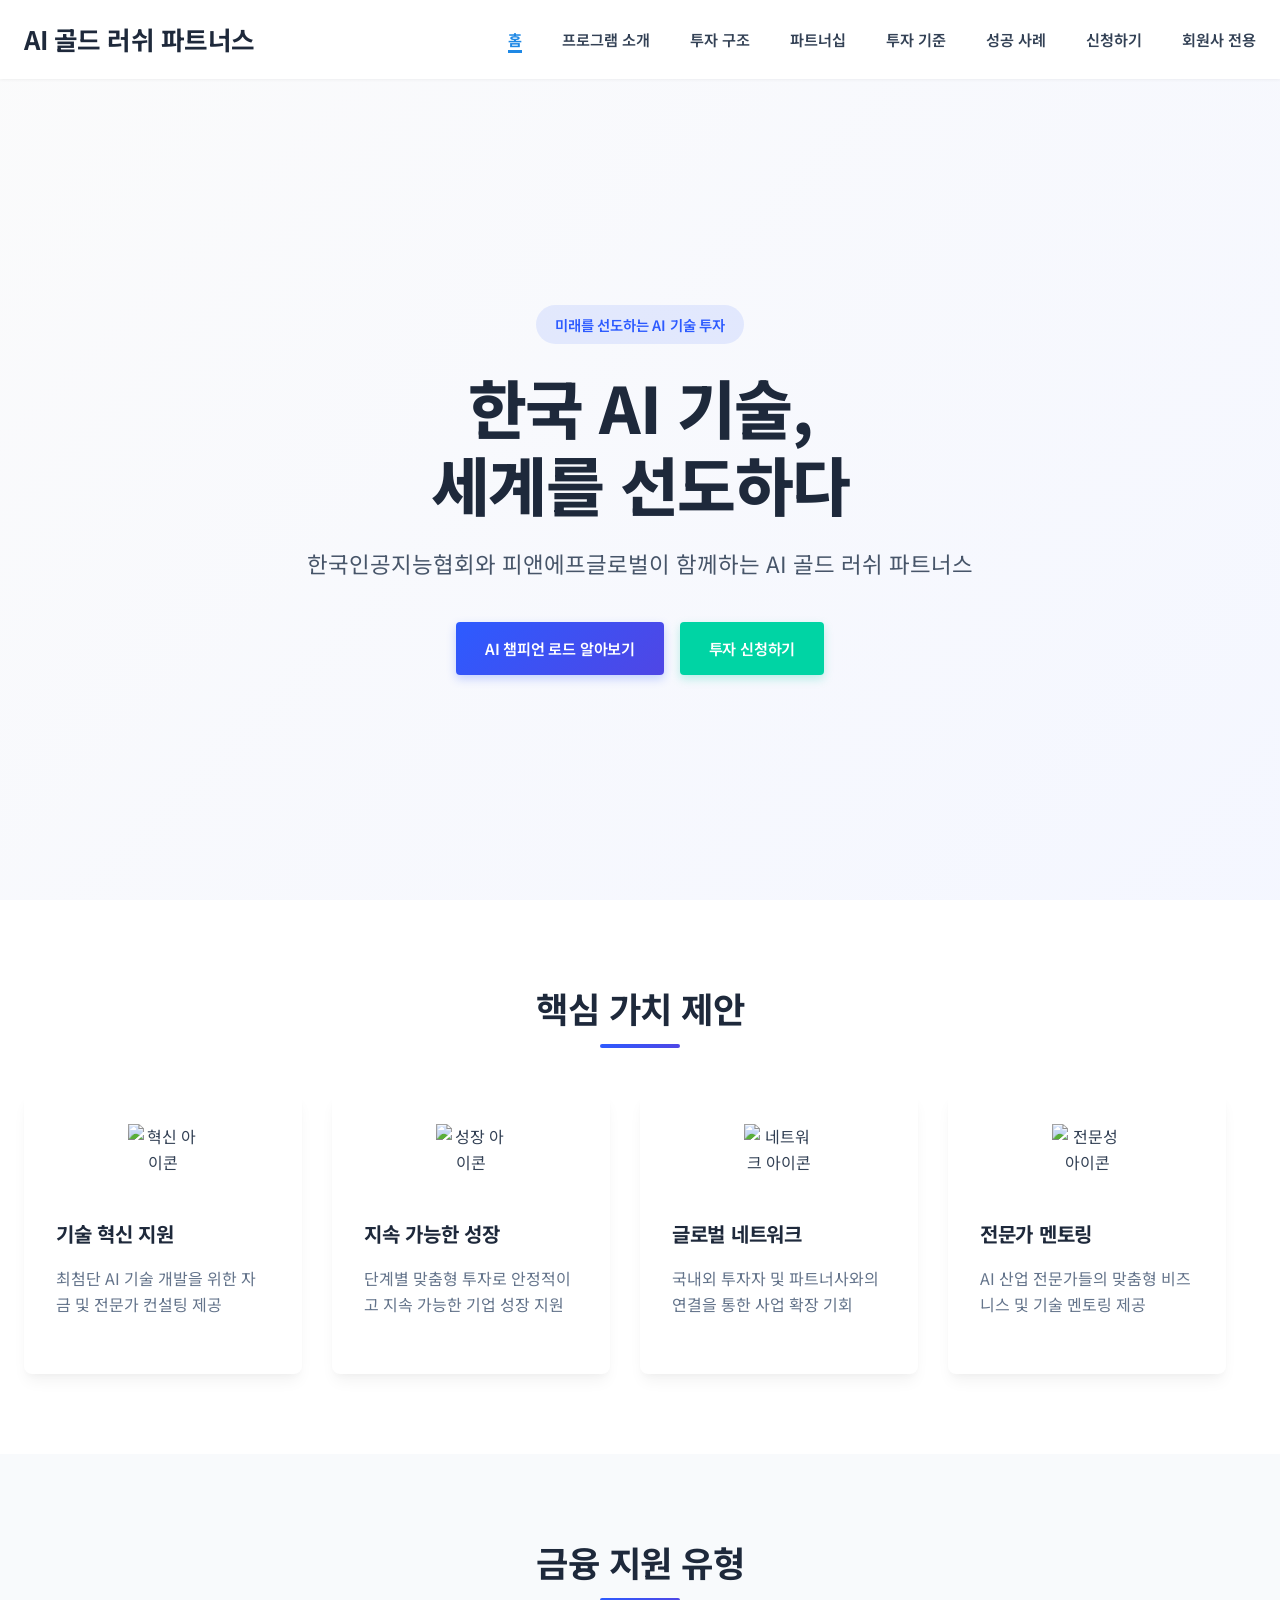
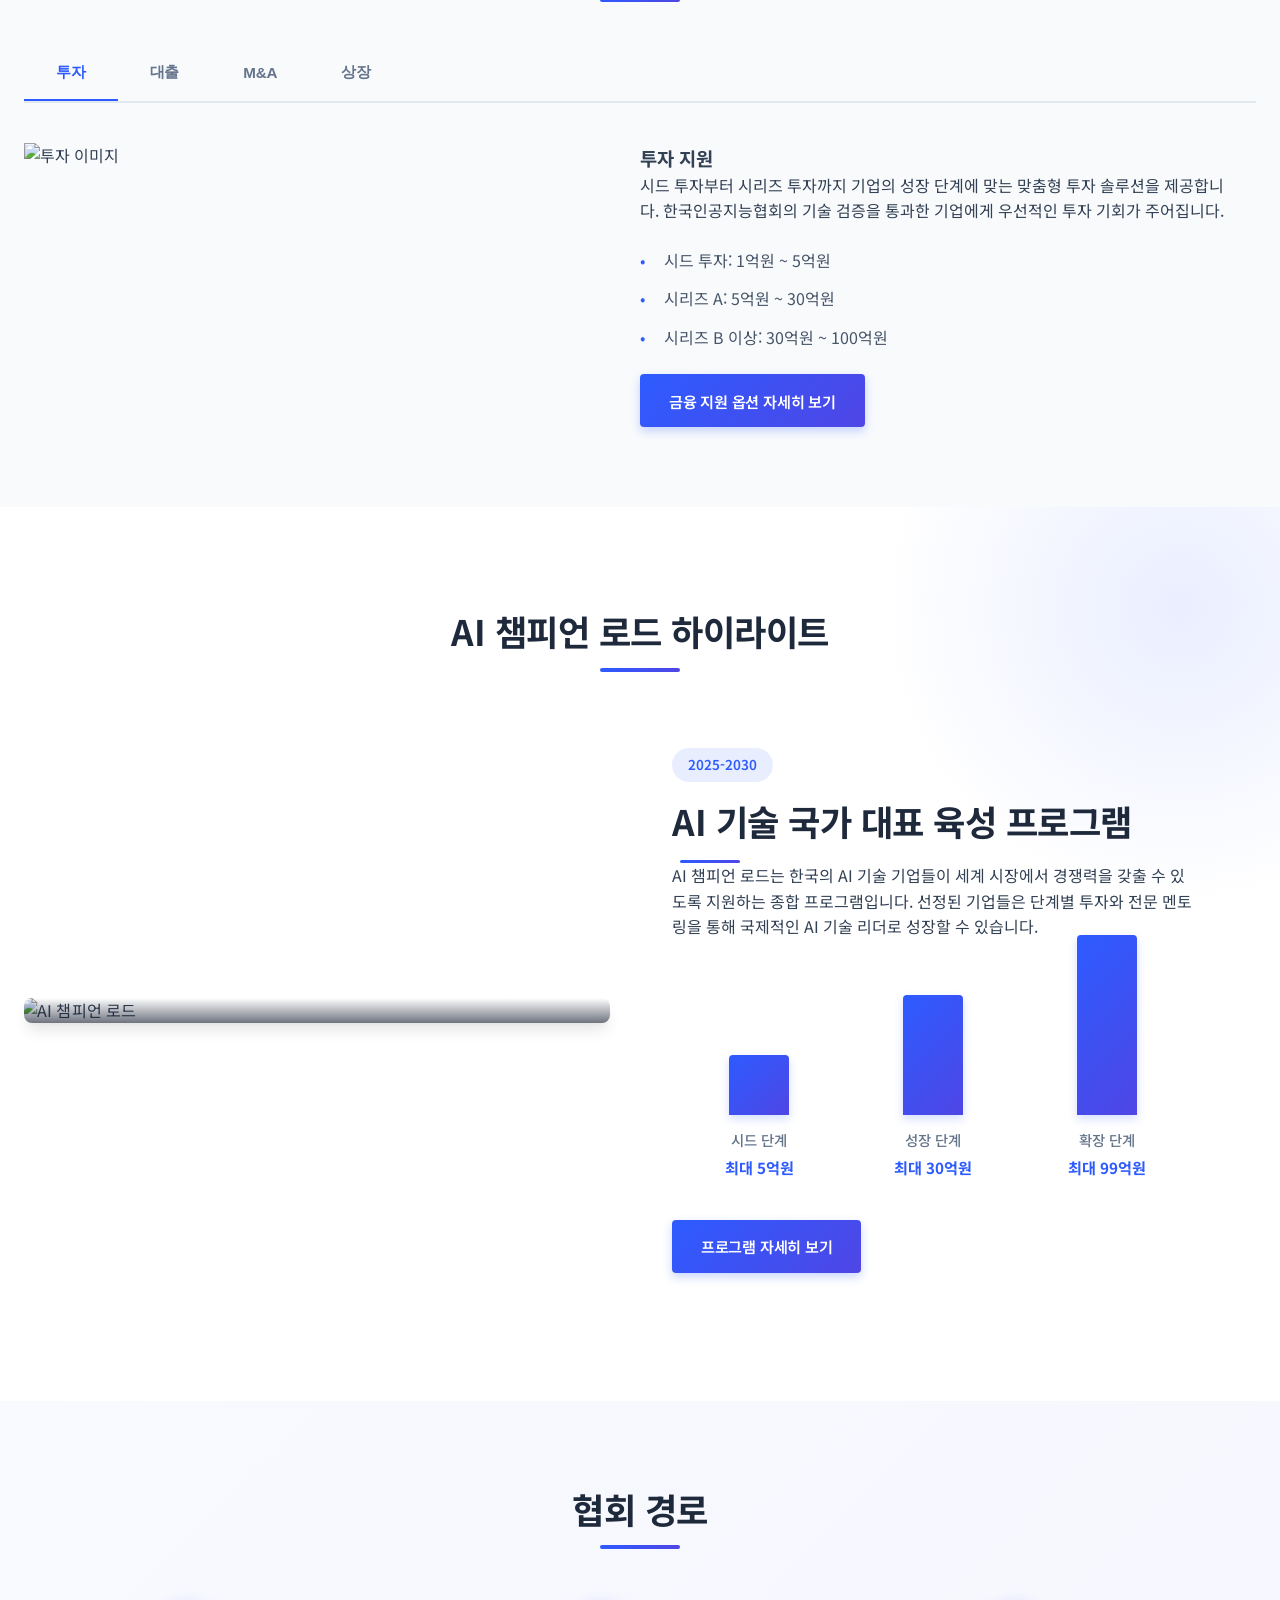
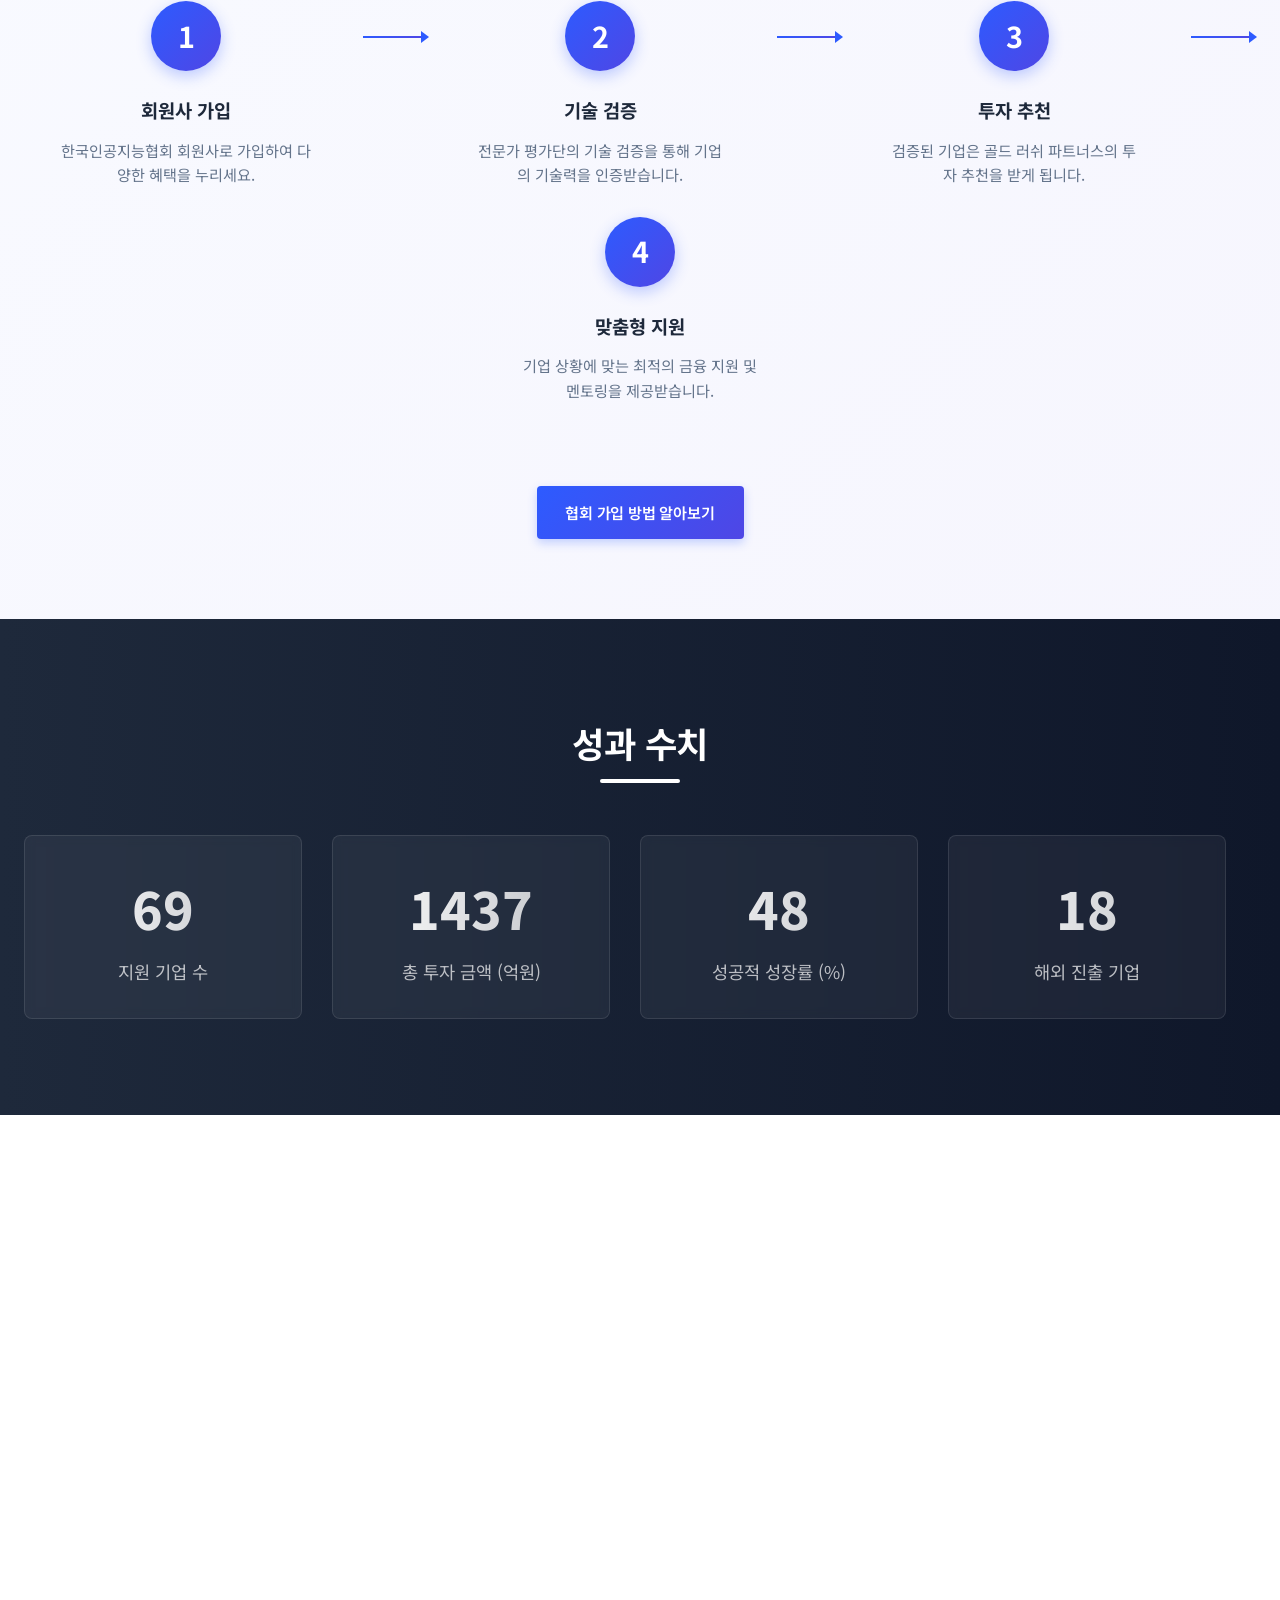
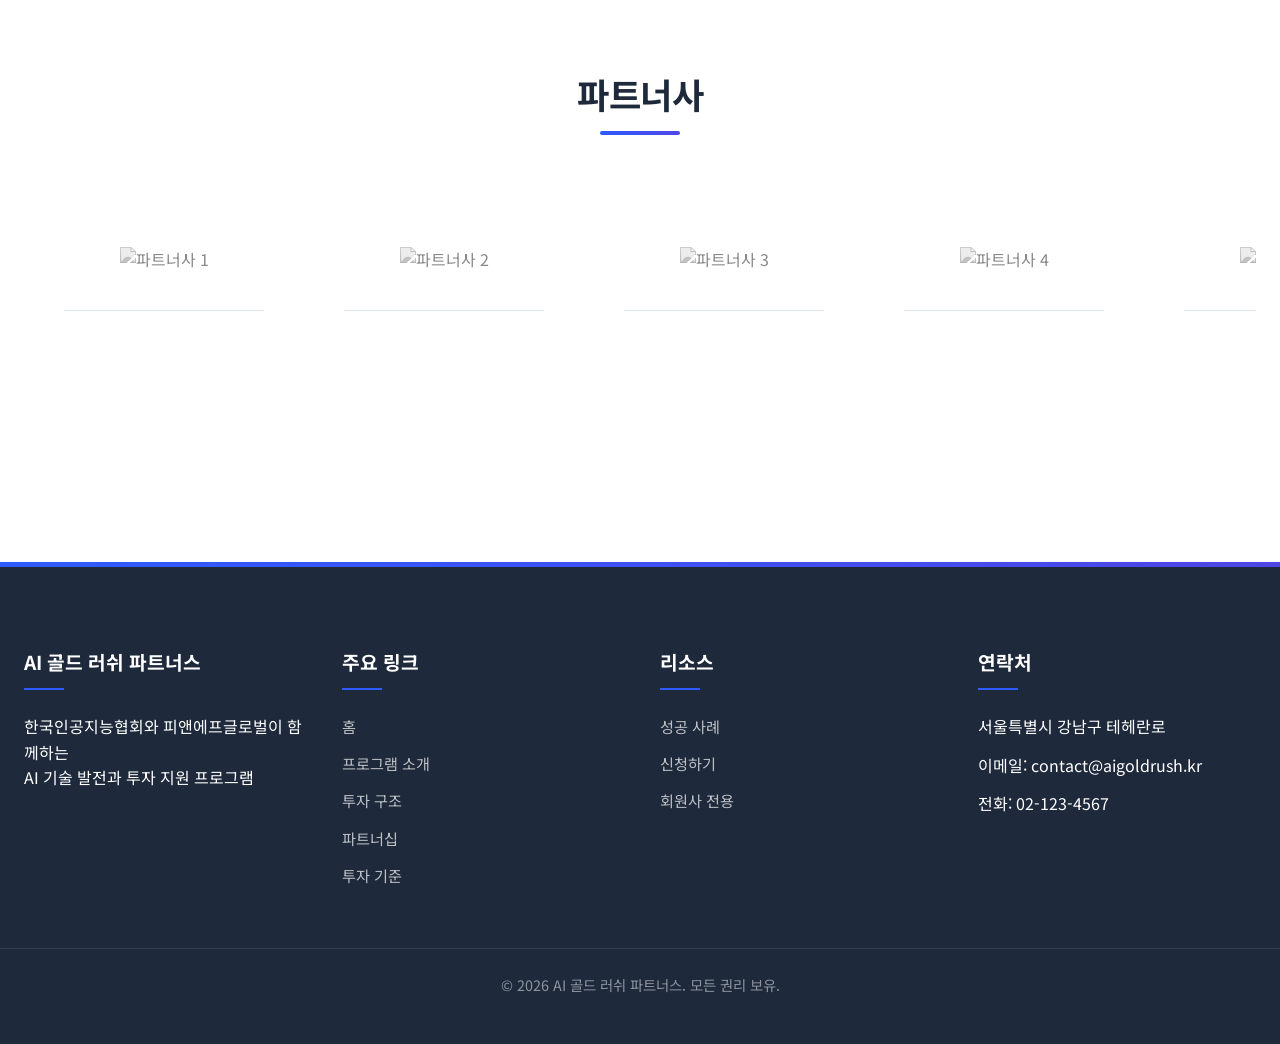
==== index.html @ bc75122d "Add files via upload" ====
<!DOCTYPE html>
<html lang="ko">

<head>
    <meta charset="UTF-8">
    <meta name="viewport" content="width=device-width, initial-scale=1.0">
    <title>AI 골드 러쉬 파트너스</title>
    <link rel="stylesheet" href="css/style.css">
    <!-- Google Fonts - Noto Sans KR -->
    <link rel="preconnect" href="https://fonts.googleapis.com">
    <link rel="preconnect" href="https://fonts.gstatic.com" crossorigin>
    <link href="https://fonts.googleapis.com/css2?family=Noto+Sans+KR:wght@300;400;500;600;700;800&display=swap"
        rel="stylesheet">
    <!-- Particles.js -->
    <script src="https://cdn.jsdelivr.net/particles.js/2.0.0/particles.min.js"></script>

    <style>
        .process-diagram {
            display: flex;
            flex-wrap: wrap;
            justify-content: center;
            align-items: flex-start;
            margin: 4rem 0;
            gap: 10px;
        }

        .process-step {
            text-align: center;
            flex: 1;
            min-width: 220px;
            margin: 0 15px 20px;
            transition: var(--transition);
            display: flex;
            flex-direction: column;
            align-items: center;
        }

        .process-step:hover {
            transform: translateY(-5px);
        }

        .process-icon {
            width: 70px;
            height: 70px;
            border-radius: 50%;
            background: var(--gradient-primary);
            color: white;
            display: flex;
            align-items: center;
            justify-content: center;
            margin: 0 auto 1.5rem;
            font-size: 1.8rem;
            font-weight: bold;
            box-shadow: 0 5px 15px rgba(45, 91, 255, 0.3);
            position: relative;
            flex-shrink: 0;
            line-height: 1;
        }

        .process-step h3 {
            margin-bottom: 0.8rem;
            font-weight: 700;
            color: var(--accent-color);
            width: 100%;
            text-align: center;
        }

        .process-step p {
            color: #64748b;
            font-size: 0.95rem;
            text-align: center;
            max-width: 250px;
            margin: 0 auto;
        }

        .process-arrow {
            transform: rotate(90deg);
            width: 40px;
            height: 2px;
            background: var(--gradient-primary);
            position: relative;
            margin: 20px auto;
            display: none;
        }

        .process-arrow::after {
            content: '';
            position: absolute;
            right: -6px;
            top: -5px;
            border-top: 6px solid transparent;
            border-bottom: 6px solid transparent;
            border-left: 8px solid var(--primary-color);
        }

        /* 데스크톱에서는 가로 배열 */
        @media (min-width: 992px) {
            .process-diagram {
                flex-direction: row;
            }

            .process-arrow {
                transform: rotate(0);
                width: 60px;
                margin: 35px 5px;
                display: block;
            }
        }

        /* 모바일에서는 세로 배열 */
        @media (max-width: 991px) {
            .process-diagram {
                flex-direction: column;
                align-items: center;
            }

            .process-step {
                margin-bottom: 40px;
                max-width: 320px;
            }

            .process-arrow {
                display: block;
            }
        }
    </style>
</head>

<body>
    <!-- 헤더는 header.js에서 자동으로 삽입됩니다 -->

    <!-- 메인 컨텐츠 -->
    <main>
        <!-- 히어로 섹션 -->
        <section class="hero">
            <div class="hero-particles" id="particles-js"></div>
            <div class="hero-content">
                <div class="hero-badge">미래를 선도하는 AI 기술 투자</div>
                <h1 class="hero-title ">한국 AI 기술,<br>세계를 선도하다</h1>
                <p class="hero-subtitle">한국인공지능협회와 피앤에프글로벌이 함께하는 AI 골드 러쉬 파트너스</p>
                <div class="cta-buttons">
                    <a href="about.html" class="btn btn-primary">AI 챔피언 로드 알아보기</a>
                    <a href="apply.html" class="btn btn-secondary">투자 신청하기</a>
                </div>
                <!-- <div class="scroll-down-indicator">
                    <span>스크롤</span>
                    <i class="scroll-arrow"></i>
                </div> -->
            </div>
        </section>

        <!-- 핵심 가치 제안 섹션 -->
        <section class="section">
            <div class="container">
                <h2 class="section-title">핵심 가치 제안</h2>
                <div class="row">
                    <div class="col-3 fade-in-up">
                        <div class="card">
                            <div class="card-body">
                                <div class="card-icon">
                                    <img src="https://avatar.iran.liara.run/username?username=Acott+Iilson" alt="혁신 아이콘" class="value-icon">
                                </div>
                                <h3 class="card-title">기술 혁신 지원</h3>
                                <p class="card-text">최첨단 AI 기술 개발을 위한 자금 및 전문가 컨설팅 제공</p>
                            </div>
                        </div>
                    </div>
                    <div class="col-3 fade-in-up" style="animation-delay: 0.2s;">
                        <div class="card">
                            <div class="card-body">
                                <div class="card-icon">
                                    <img src="https://avatar.iran.liara.run/username?username=Acott+Iilson" alt="성장 아이콘" class="value-icon">
                                </div>
                                <h3 class="card-title">지속 가능한 성장</h3>
                                <p class="card-text">단계별 맞춤형 투자로 안정적이고 지속 가능한 기업 성장 지원</p>
                            </div>
                        </div>
                    </div>
                    <div class="col-3 fade-in-up" style="animation-delay: 0.4s;">
                        <div class="card">
                            <div class="card-body">
                                <div class="card-icon">
                                    <img src="https://avatar.iran.liara.run/username?username=Acott+Iilson" alt="네트워크 아이콘" class="value-icon">
                                </div>
                                <h3 class="card-title">글로벌 네트워크</h3>
                                <p class="card-text">국내외 투자자 및 파트너사와의 연결을 통한 사업 확장 기회</p>
                            </div>
                        </div>
                    </div>
                    <div class="col-3 fade-in-up" style="animation-delay: 0.6s;">
                        <div class="card">
                            <div class="card-body">
                                <div class="card-icon">
                                    <img src="https://avatar.iran.liara.run/username?username=Acott+Iilson" alt="전문성 아이콘" class="value-icon">
                                </div>
                                <h3 class="card-title">전문가 멘토링</h3>
                                <p class="card-text">AI 산업 전문가들의 맞춤형 비즈니스 및 기술 멘토링 제공</p>
                            </div>
                        </div>
                    </div>
                </div>
            </div>
        </section>

        <!-- 금융 지원 유형 섹션 -->
        <section class="section light-bg">
            <div class="container">
                <h2 class="section-title">금융 지원 유형</h2>
                <div class="tab-container">
                    <div class="tab-buttons">
                        <button class="tab-button active" data-tab="investment-tab">투자</button>
                        <button class="tab-button" data-tab="loan-tab">대출</button>
                        <button class="tab-button" data-tab="ma-tab">M&A</button>
                        <button class="tab-button" data-tab="ipo-tab">상장</button>
                    </div>
                    <div class="tab-contents">
                        <div id="investment-tab" class="tab-content active">
                            <div class="row">
                                <div class="col-6">
                                    <img src="https://images.unsplash.com/photo-1462396240927-52058a6a84ec?q=80&w=2573&auto=format&fit=crop&ixlib=rb-4.0.3&ixid=M3wxMjA3fDB8MHxwaG90by1wYWdlfHx8fGVufDB8fHx8fA%3D%3D" alt="투자 이미지" class="tab-image">
                                </div>
                                <div class="col-6">
                                    <h3>투자 지원</h3>
                                    <p>시드 투자부터 시리즈 투자까지 기업의 성장 단계에 맞는 맞춤형 투자 솔루션을 제공합니다. 한국인공지능협회의 기술 검증을 통과한 기업에게 우선적인
                                        투자 기회가 주어집니다.</p>
                                    <ul class="feature-list">
                                        <li>시드 투자: 1억원 ~ 5억원</li>
                                        <li>시리즈 A: 5억원 ~ 30억원</li>
                                        <li>시리즈 B 이상: 30억원 ~ 100억원</li>
                                    </ul>
                                    <a href="investment-structure.html" class="btn btn-primary">금융 지원 옵션 자세히 보기</a>
                                </div>
                            </div>
                        </div>
                        <div id="loan-tab" class="tab-content">
                            <!-- 대출 탭 내용 -->
                            <div class="row">
                                <div class="col-6">
                                    <img src="https://images.unsplash.com/photo-1462396240927-52058a6a84ec?q=80&w=2573&auto=format&fit=crop&ixlib=rb-4.0.3&ixid=M3wxMjA3fDB8MHxwaG90by1wYWdlfHx8fGVufDB8fHx8fA%3D%3D" alt="대출 이미지" class="tab-image">
                                </div>
                                <div class="col-6">
                                    <h3>대출 지원</h3>
                                    <p>일반 금융기관보다 유리한 조건의 AI 기업 맞춤형 대출 상품을 제공합니다. 협회의 추천을 통해 신용도 평가에 기술력이 반영된 특별 대출 조건을
                                        적용받을 수 있습니다.</p>
                                    <ul class="feature-list">
                                        <li>운영 자금 대출: 최대 10억원</li>
                                        <li>기술 개발 자금 대출: 최대 20억원</li>
                                        <li>시설 투자 자금 대출: 최대 30억원</li>
                                    </ul>
                                    <a href="investment-structure.html" class="btn btn-primary">금융 지원 옵션 자세히 보기</a>
                                </div>
                            </div>
                        </div>
                        <div id="ma-tab" class="tab-content">
                            <!-- M&A 탭 내용 -->
                            <div class="row">
                                <div class="col-6">
                                    <img src="https://images.unsplash.com/photo-1462396240927-52058a6a84ec?q=80&w=2573&auto=format&fit=crop&ixlib=rb-4.0.3&ixid=M3wxMjA3fDB8MHxwaG90by1wYWdlfHx8fGVufDB8fHx8fA%3D%3D" alt="M&A 이미지" class="tab-image">
                                </div>
                                <div class="col-6">
                                    <h3>M&A 지원</h3>
                                    <p>기업 인수합병을 통한 성장을 희망하는 기업들에게 맞춤형 M&A 전략 수립 및 실행을 지원합니다. 국내외 잠재적 파트너사 매칭 및 딜 구조화를
                                        전문적으로 지원합니다.</p>
                                    <ul class="feature-list">
                                        <li>M&A 전략 컨설팅</li>
                                        <li>기업 가치 평가 지원</li>
                                        <li>인수합병 협상 및 법률 자문</li>
                                    </ul>
                                    <a href="investment-structure.html" class="btn btn-primary">금융 지원 옵션 자세히 보기</a>
                                </div>
                            </div>
                        </div>
                        <div id="ipo-tab" class="tab-content">
                            <!-- 상장 탭 내용 -->
                            <div class="row">
                                <div class="col-6">
                                    <img src="https://images.unsplash.com/photo-1462396240927-52058a6a84ec?q=80&w=2573&auto=format&fit=crop&ixlib=rb-4.0.3&ixid=M3wxMjA3fDB8MHxwaG90by1wYWdlfHx8fGVufDB8fHx8fA%3D%3D" alt="상장 이미지" class="tab-image">
                                </div>
                                <div class="col-6">
                                    <h3>상장 지원</h3>
                                    <p>기업공개(IPO)를 목표로 하는 성장 기업들에게 필요한 전문 자문 및 프로세스 지원을 제공합니다. 상장 준비부터 성공적인 데뷔까지 모든 단계를
                                        지원합니다.</p>
                                    <ul class="feature-list">
                                        <li>상장 준비 컨설팅</li>
                                        <li>IR 자료 작성 및 로드쇼 지원</li>
                                        <li>주관사 선정 및 협상 지원</li>
                                    </ul>
                                    <a href="investment-structure.html" class="btn btn-primary">금융 지원 옵션 자세히 보기</a>
                                </div>
                            </div>
                        </div>
                    </div>
                </div>
            </div>
        </section>

        <!-- AI 챔피언 로드 하이라이트 섹션 -->
        <section class="section champion-section">
            <div class="container">
                <h2 class="section-title">AI 챔피언 로드 하이라이트</h2>
                <div class="row align-items-center">
                    <div class="col-6 fade-in-left">
                        <div class="image-container">
                            <img src="https://images.unsplash.com/photo-1462396240927-52058a6a84ec?q=80&w=2573&auto=format&fit=crop&ixlib=rb-4.0.3&ixid=M3wxMjA3fDB8MHxwaG90by1wYWdlfHx8fGVufDB8fHx8fA%3D%3D" alt="AI 챔피언 로드" class="feature-image">
                            <div class="image-overlay"></div>
                        </div>
                    </div>
                    <div class="col-6 fade-in-right">
                        <div class="content-box">
                            <span class="subtitle">2025-2030</span>
                            <h3 class="feature-title">AI 기술 국가 대표 육성 프로그램</h3>
                            <div class="divider"></div>
                            <p>AI 챔피언 로드는 한국의 AI 기술 기업들이 세계 시장에서 경쟁력을 갖출 수 있도록 지원하는 종합 프로그램입니다. 선정된 기업들은 단계별 투자와 전문 멘토링을
                                통해 국제적인 AI 기술 리더로 성장할 수 있습니다.</p>
                            <div class="investment-graph">
                                <div class="graph-item">
                                    <div class="graph-bar" style="height: 60px;"></div>
                                    <span class="graph-label">시드 단계</span>
                                    <span class="graph-value">최대 5억원</span>
                                </div>
                                <div class="graph-item">
                                    <div class="graph-bar" style="height: 120px;"></div>
                                    <span class="graph-label">성장 단계</span>
                                    <span class="graph-value">최대 30억원</span>
                                </div>
                                <div class="graph-item">
                                    <div class="graph-bar" style="height: 180px;"></div>
                                    <span class="graph-label">확장 단계</span>
                                    <span class="graph-value">최대 99억원</span>
                                </div>
                            </div>
                            <a href="about.html" class="btn btn-primary">프로그램 자세히 보기</a>
                        </div>
                    </div>
                </div>
            </div>
        </section>

        <!-- 협회 경로 강조 섹션 -->
        <section class="section light-bg process-section">
            <div class="container">
                <h2 class="section-title">협회 경로</h2>
                <div class="process-diagram">
                    <div class="process-step">
                        <div class="process-icon">1</div>
                        <h3>회원사 가입</h3>
                        <p>한국인공지능협회 회원사로 가입하여 다양한 혜택을 누리세요.</p>
                    </div>
                    <div class="process-arrow"></div>
                    <div class="process-step">
                        <div class="process-icon">2</div>
                        <h3>기술 검증</h3>
                        <p>전문가 평가단의 기술 검증을 통해 기업의 기술력을 인증받습니다.</p>
                    </div>
                    <div class="process-arrow"></div>
                    <div class="process-step">
                        <div class="process-icon">3</div>
                        <h3>투자 추천</h3>
                        <p>검증된 기업은 골드 러쉬 파트너스의 투자 추천을 받게 됩니다.</p>
                    </div>
                    <div class="process-arrow"></div>
                    <div class="process-step">
                        <div class="process-icon">4</div>
                        <h3>맞춤형 지원</h3>
                        <p>기업 상황에 맞는 최적의 금융 지원 및 멘토링을 제공받습니다.</p>
                    </div>
                </div>
                <div class="text-center">
                    <a href="#" class="btn btn-primary">협회 가입 방법 알아보기</a>
                </div>
            </div>
        </section>

        <!-- 성과 수치 섹션 -->
        <section class="section counter-section">
            <div class="container">
                <h2 class="section-title">성과 수치</h2>
                <div class="row">
                    <div class="col-3">
                        <div class="counter-card">
                            <div class="counter" data-target="120">0</div>
                            <p>지원 기업 수</p>
                        </div>
                    </div>
                    <div class="col-3">
                        <div class="counter-card">
                            <div class="counter" data-target="2500">0</div>
                            <p>총 투자 금액 (억원)</p>
                        </div>
                    </div>
                    <div class="col-3">
                        <div class="counter-card">
                            <div class="counter" data-target="85">0</div>
                            <p>성공적 성장률 (%)</p>
                        </div>
                    </div>
                    <div class="col-3">
                        <div class="counter-card">
                            <div class="counter" data-target="32">0</div>
                            <p>해외 진출 기업</p>
                        </div>
                    </div>
                </div>
            </div>
        </section>

        <!-- 비전 메시지 섹션 -->
        <section class="section vision-section">
            <div class="parallax-bg"></div>
            <div class="container">
                <div class="vision-content">
                    <h2 class="vision-title">한국의 AI 기술로 세계를 바꾸는 여정에 함께합니다</h2>
                    <p class="vision-text">AI 골드 러쉬 파트너스는 혁신적인 AI 기술 기업들이 세계 무대에서 빛날 수 있도록 지원합니다.</p>
                </div>
            </div>
        </section>

        <!-- 파트너 로고 슬라이더 -->
        <section class="section">
            <div class="container">
                <h2 class="section-title">파트너사</h2>
                <div class="partner-slider">
                    <div class="partner-logos">
                        <!-- 로고 이미지들이 자동으로 스크롤됩니다 -->
                        <div class="partner-logo"><img
                                src="https://avatar.iran.liara.run/username?username=Acott+Wilson" alt="파트너사 1"></div>
                        <div class="partner-logo"><img
                                src="https://avatar.iran.liara.run/username?username=Bcott+Wilson" alt="파트너사 2"></div>
                        <div class="partner-logo"><img
                                src="https://avatar.iran.liara.run/username?username=Ccott+Wilson" alt="파트너사 3"></div>
                        <div class="partner-logo"><img
                                src="https://avatar.iran.liara.run/username?username=Dcott+Wilson" alt="파트너사 4"></div>
                        <div class="partner-logo"><img
                                src="https://avatar.iran.liara.run/username?username=Ecott+Wilson" alt="파트너사 5"></div>
                        <div class="partner-logo"><img
                                src="https://avatar.iran.liara.run/username?username=Fcott+Wilson" alt="파트너사 6"></div>
                    </div>
                </div>
            </div>
        </section>
    </main>

    <!-- 푸터는 footer.js에서 자동으로 삽입됩니다 -->

    <!-- JavaScript 파일 -->
    <script src="js/header.js"></script>
    <script src="js/footer.js"></script>
    <script src="js/app.js"></script>
</body>

</html>
---- css/style.css ----
:root {
  --primary-color: #2D5BFF;  /* 모던한 블루 */
  --secondary-color: #00D4A4; /* 비비드 그린 */
  --accent-color: #1E293B;  /* 딥 다크 블루 */
  --text-color: #334155;
  --light-bg: #F8FAFC;
  --border-radius: 4px;
  --border-radius-md: 8px;
  --shadow-sm: 0 1px 3px rgba(0,0,0,0.05);
  --shadow-md: 0 4px 6px rgba(0,0,0,0.05), 0 10px 15px -3px rgba(0,0,0,0.05);
  --shadow-lg: 0 10px 15px -3px rgba(0,0,0,0.1), 0 4px 6px -4px rgba(0,0,0,0.05);
  --transition: all 0.3s cubic-bezier(0.4, 0, 0.2, 1);
  --gradient-primary: linear-gradient(135deg, var(--primary-color), #4F46E5);
}

* {
  margin: 0;
  padding: 0;
  box-sizing: border-box;
}

body {
  font-family: 'Noto Sans KR', sans-serif;
  line-height: 1.6;
  color: var(--text-color);
  overflow-x: hidden; /* 가로 스크롤 방지 */
  background-color: #FFFFFF;
}

/* 헤더 스타일 */
.header {
  position: fixed;
  top: 0;
  left: 0;
  right: 0;
  z-index: 1000;
  background-color: rgba(255, 255, 255, 0.95);
  backdrop-filter: blur(8px);
  -webkit-backdrop-filter: blur(8px);
  padding: 1.2rem 0;
  box-shadow: var(--shadow-sm);
  transition: var(--transition);
}

.header.scrolled {
  padding: 0.8rem 0;
  background-color: rgba(255, 255, 255, 0.98);
  box-shadow: var(--shadow-md);
}

.header-container {
  max-width: 1280px;
  margin: 0 auto;
  padding: 0 24px;
  display: flex;
  justify-content: space-between;
  align-items: center;
}

.logo {
  font-size: 1.6rem;
  font-weight: 700;
  letter-spacing: -0.5px;
}

.logo a {
  color: var(--accent-color);
  text-decoration: none;
}

.nav-links {
  display: flex;
  gap: 2.5rem;
  list-style: none;
}

.nav-links a {
  color: var(--text-color);
  text-decoration: none;
  font-weight: 600;
  font-size: 0.95rem;
  transition: var(--transition);
  position: relative;
}

/* 현재 페이지 메뉴 강조 스타일 */
.nav-links li.active a {
  color: #1e88e5; /* 강조 색상 - 파란색 */
  font-weight: 700;
}

/* 밑줄 효과 추가 */
.nav-links li.active a::after {
  content: '';
  position: absolute;
  width: 100%;
  height: 3px;
  background-color: #1e88e5;
  bottom: -3px;
  left: 0;
}
.col-6 img {
  max-width: 100%;
}

.nav-links a::after {
  content: '';
  position: absolute;
  width: 0;
  height: 2px;
  bottom: -4px;
  left: 0;
  background: var(--primary-color);
  transition: var(--transition);
}

.nav-links a:hover {
  color: var(--primary-color);
}

.nav-links a:hover::after {
  width: 100%;
}

.hamburger {
  display: none;
  cursor: pointer;
}

/* 푸터 스타일 수정 */
.footer {
  background-color: var(--accent-color);
  color: white;
  padding: 5rem 0 3rem;
  margin-top: 6rem;
  position: relative;
}

.footer::before {
  content: '';
  position: absolute;
  top: -5px;
  left: 0;
  right: 0;
  height: 5px;
  background: var(--gradient-primary);
}

.footer-container {
  max-width: 1280px;
  margin: 0 auto;
  padding: 0 24px;
  display: grid;
  grid-template-columns: repeat(auto-fit, minmax(250px, 1fr));
  gap: 2.5rem;
}

.footer-section h3 {
  margin-bottom: 1.5rem;
  color: white;
  font-size: 1.2rem;
  position: relative;
  padding-bottom: 0.8rem;
}

.footer-section h3::after {
  content: '';
  position: absolute;
  bottom: 0;
  left: 0;
  width: 40px;
  height: 2px;
  background: var(--primary-color);
}

.footer-links {
  list-style: none;
  padding: 0;
}

.footer-links li {
  margin-bottom: 0.8rem;
}

.footer-links a {
  color: rgba(255, 255, 255, 0.7);
  text-decoration: none;
  transition: var(--transition);
  display: block;
  font-size: 0.95rem;
}

.footer-links a:hover {
  color: white;
  transform: translateX(5px);
}

.footer-bottom {
  max-width: 1280px;
  margin: 0 auto;
  padding: 1.5rem 24px 0;
  border-top: 1px solid rgba(255,255,255,0.1);
  margin-top: 3rem;
  text-align: center;
  font-size: 0.9rem;
  color: rgba(255, 255, 255, 0.5);
}

.contact-info {
  margin-bottom: 0.8rem;
  display: flex;
  align-items: flex-start;
  color: rgba(255, 255, 255, 0.7);
  font-size: 0.95rem;
}

.contact-info i {
  margin-right: 10px;
  color: var(--primary-color);
}

.social-links {
  display: flex;
  gap: 1rem;
  margin-top: 1.5rem;
}

.social-links a {
  display: flex;
  align-items: center;
  justify-content: center;
  width: 36px;
  height: 36px;
  border-radius: 50%;
  background: rgba(255, 255, 255, 0.1);
  color: white;
  transition: var(--transition);
}

.social-links a:hover {
  background: var(--primary-color);
  transform: translateY(-3px);
}

/* 메인 콘텐츠 스타일 */
.container {
  max-width: 1280px;
  margin: 0 auto;
  padding: 0 24px;
  position: relative; /* 포지셔닝 컨텍스트 추가 */
}

.section {
  padding: 5rem 0;
  position: relative; /* 포지셔닝 컨텍스트 추가 */
}

.section-title {
  text-align: center;
  margin-bottom: 3.5rem;
  font-size: 2.2rem;
  font-weight: 700;
  color: var(--accent-color);
  position: relative;
  letter-spacing: -0.5px;
}

.section-title::after {
  content: '';
  position: absolute;
  width: 80px;
  height: 4px;
  background: var(--gradient-primary);
  bottom: -12px;
  left: 50%;
  transform: translateX(-50%);
  border-radius: 2px;
}

.light-bg {
  background-color: var(--light-bg);
}

/* 히어로 섹션 */
.hero {
  height: 100vh;
  display: flex;
  align-items: center;
  justify-content: center;
  position: relative;
  overflow: hidden;
  background: linear-gradient(135deg, rgba(30, 41, 59, 0.02), rgba(45, 91, 255, 0.05));
  padding-top: 80px;
}

.hero-particles {
  position: absolute;
  top: 0;
  left: 0;
  right: 0;
  bottom: 0;
  z-index: 1;
}

.hero-badge {
  display: inline-block;
  background: rgba(45, 91, 255, 0.1);
  color: var(--primary-color);
  font-weight: 600;
  font-size: 0.9rem;
  padding: 0.5rem 1.2rem;
  border-radius: 50px;
  margin-bottom: 1.5rem;
  letter-spacing: -0.2px;
  transform: translateY(30px);
  opacity: 0;
  animation: fadeInUp 0.8s cubic-bezier(0.4, 0, 0.2, 1) forwards;
}

.hero-title {
  font-size: 4rem;
  font-weight: 800;
  margin-bottom: 1.5rem;
  color: var(--accent-color);
  letter-spacing: -1.5px;
  line-height: 1.2;
  transform: translateY(30px);
  opacity: 0;
  animation: fadeInUp 0.8s cubic-bezier(0.4, 0, 0.2, 1) 0.2s forwards;
}

.hero-subtitle {
  font-size: 1.4rem;
  margin-bottom: 2.5rem;
  color: #475569;
  font-weight: 400;
  max-width: 700px;
  margin-left: auto;
  margin-right: auto;
  transform: translateY(30px);
  opacity: 0;
  animation: fadeInUp 0.8s cubic-bezier(0.4, 0, 0.2, 1) 0.4s forwards;
}

.hero .cta-buttons {
  transform: translateY(30px);
  opacity: 0;
  animation: fadeInUp 0.8s cubic-bezier(0.4, 0, 0.2, 1) 0.6s forwards;
}

.scroll-down-indicator {
  position: absolute;
  bottom: 40px;
  left: 50%;
  transform: translateX(-50%);
  display: flex;
  flex-direction: column;
  align-items: center;
  color: #64748b;
  font-size: 0.9rem;
  opacity: 0;
  animation: fadeIn 1s ease 1.5s forwards;
}

.scroll-arrow {
  width: 16px;
  height: 30px;
  margin-top: 8px;
  border: 2px solid #64748b;
  border-radius: 10px;
  position: relative;
}

.scroll-arrow::before {
  content: "";
  width: 4px;
  height: 8px;
  position: absolute;
  top: 6px;
  left: 50%;
  transform: translateX(-50%);
  background: #64748b;
  border-radius: 4px;
  animation: scrollDown 2s ease infinite;
}

@keyframes scrollDown {
  0% { opacity: 1; transform: translateX(-50%) translateY(0); }
  50% { opacity: 0; transform: translateX(-50%) translateY(8px); }
  100% { opacity: 1; transform: translateX(-50%) translateY(0); }
}

.hero::before {
  content: '';
  position: absolute;
  top: 0;
  left: 0;
  right: 0;
  bottom: 0;
  background-image: url('../images/grid-pattern.svg');
  background-size: 30px;
  opacity: 0.3;
  z-index: 1;
}

.hero-content {
  text-align: center;
  max-width: 900px;
  padding: 0 24px;
  position: relative;
  z-index: 2;
}

.cta-buttons {
  display: flex;
  gap: 1rem;
  justify-content: center;
  flex-wrap: wrap;
}

.btn {
  display: inline-flex;
  align-items: center;
  justify-content: center;
  padding: 0.9rem 1.8rem;
  border-radius: var(--border-radius);
  font-weight: 600;
  text-decoration: none;
  transition: var(--transition);
  border: none;
  cursor: pointer;
  font-size: 0.95rem;
  letter-spacing: -0.2px;
}

.btn-primary {
  background: var(--gradient-primary);
  color: white;
  box-shadow: 0 4px 10px rgba(45, 91, 255, 0.25);
}

.btn-primary:hover {
  transform: translateY(-2px);
  box-shadow: 0 6px 15px rgba(45, 91, 255, 0.35);
}

.btn-secondary {
  background: var(--secondary-color);
  color: white;
  box-shadow: 0 4px 10px rgba(0, 212, 164, 0.25);
}

.btn-secondary:hover {
  transform: translateY(-2px);
  box-shadow: 0 6px 15px rgba(0, 212, 164, 0.35);
}

/* 그리드 시스템 */
.row {
  display: flex;
  flex-wrap: wrap;
  margin: -15px;
  width: 100%; /* 너비 100% 명시 */
}

.col {
  padding: 15px;
  flex: 1 0 0%;
}

.col-12 { flex: 0 0 100%; max-width: 100%; padding: 15px; }
.col-6 { flex: 0 0 50%; max-width: 50%; padding: 15px; }
.col-4 { flex: 0 0 33.333333%; max-width: 33.333333%; padding: 15px; }
.col-3 { flex: 0 0 25%; max-width: 25%; padding: 15px; }

/* 카드 UI 스타일 */
.card {
  background-color: white;
  border-radius: var(--border-radius-md);
  overflow: hidden;
  box-shadow: var(--shadow-md);
  transition: var(--transition);
  height: 100%; /* 카드 높이 일관성 */
  display: flex;
  flex-direction: column;
  border: 1px solid rgba(0,0,0,0.03);
}

.card:hover {
  transform: translateY(-5px);
  box-shadow: var(--shadow-lg);
}

.card-img {
  width: 100%;
  height: 220px;
  object-fit: cover;
}

.card-body {
  padding: 2rem;
  flex: 1; /* 카드 내용 영역 확장 */
  display: flex;
  flex-direction: column;
}

.card-icon {
  margin-bottom: 1.5rem;
  text-align: center;
  height: 70px;
  display: flex;
  align-items: center;
  justify-content: center;
}

.value-icon {
  width: 70px;
  height: 70px;
  object-fit: contain;
  transition: var(--transition);
}

.card:hover .value-icon {
  transform: scale(1.1);
}

.card-title {
  font-size: 1.25rem;
  margin-bottom: 1rem;
  color: var(--accent-color);
  font-weight: 700;
  letter-spacing: -0.3px;
}

.card-text {
  color: #64748b;
  margin-bottom: 1.5rem;
  flex: 1; /* 텍스트 영역 확장 */
}

/* 탭 스타일 수정 - 스크롤바 제거 및 리스트 스타일 변경 */
.tab-container {
  margin-top: 2rem;
  width: 100%;
}

.tab-buttons {
  display: flex;
  border-bottom: 2px solid #e2e8f0;
  margin-bottom: 2.5rem;
  overflow: hidden; /* 스크롤바 제거 */
  -webkit-overflow-scrolling: touch;
  padding-bottom: 1px;
  flex-wrap: wrap; /* 탭 버튼을 여러 줄로 표시 */
}

.tab-button {
  padding: 1rem 1.8rem;
  background: none;
  border: none;
  border-bottom: 3px solid transparent;
  margin-bottom: -2px;
  cursor: pointer;
  font-weight: 600;
  color: #64748b;
  transition: var(--transition);
  white-space: nowrap; /* 버튼 텍스트 줄바꿈 방지 */
  letter-spacing: -0.2px;
  font-size: 0.95rem;
}

.tab-contents {
  position: relative;
  overflow: visible; /* 오버플로우 허용 */
  width: 100%;
}

.tab-content {
  display: none;
  opacity: 0;
  transition: opacity 0.3s ease;
  width: 100%;
  left: 0;
}

.tab-content.active {
  display: block;
  opacity: 1;
  position: relative;
  animation: fadeIn 0.5s ease;
}

.feature-list {
  list-style: none; /* 리스트 마커 제거 */
  margin: 1.5rem 0;
  padding: 0;
}

.feature-list li {
  margin-bottom: 0.8rem;
  position: relative;
  padding-left: 1.5rem;
  color: #475569;
}

.feature-list li::before {
  content: "•"; /* 불릿 스타일 변경 */
  color: var(--primary-color);
  position: absolute;
  left: 0;
  top: 0;
}

/* 프로세스 다이어그램 */
.process-section {
  background: linear-gradient(135deg, rgba(45, 91, 255, 0.03), rgba(79, 70, 229, 0.05));
}

.process-diagram {
  display: flex;
  flex-wrap: wrap;
  justify-content: center;
  align-items: center;
  margin: 4rem 0;
}

.process-step {
  text-align: center;
  flex: 1;
  min-width: 200px;
  margin: 0 15px 20px;
  transition: var(--transition);
}

.process-step:hover {
  transform: translateY(-5px);
}


@keyframes spin {
  0% { transform: rotate(0deg); }
  100% { transform: rotate(360deg); }
}

.process-step h3 {
  margin-bottom: 0.8rem;
  font-weight: 700;
  color: var(--accent-color);
}

.process-step p {
  color: #64748b;
  font-size: 0.95rem;
  max-width: 250px;
  margin: 0 auto;
}

.process-arrow {
  width: 60px;
  height: 2px;
  background: var(--gradient-primary);
  position: relative;
  margin: 35px 5px;
}

.process-arrow::after {
  content: '';
  position: absolute;
  right: -6px;
  top: -5px;
  border-top: 6px solid transparent;
  border-bottom: 6px solid transparent;
  border-left: 8px solid var(--primary-color);
}

/* 성과 수치 */
.counter-section {
  background: linear-gradient(to right, var(--accent-color), #0f172a);
  color: white;
  padding: 6rem 0;
  position: relative;
  overflow: hidden;
}

.counter-section::before {
  content: '';
  position: absolute;
  top: 0;
  left: 0;
  right: 0;
  bottom: 0;
  background-image: url('../images/dot-grid.svg');
  background-size: 30px;
  opacity: 0.05;
}

.counter-section .section-title {
  color: white;
  margin-bottom: 4rem;
}

.counter-section .section-title::after {
  background: white;
}

.counter-card {
  text-align: center;
  padding: 2rem 1rem;
  background: rgba(255, 255, 255, 0.05);
  border-radius: var(--border-radius-md);
  backdrop-filter: blur(5px);
  -webkit-backdrop-filter: blur(5px);
  border: 1px solid rgba(255, 255, 255, 0.1);
  transition: var(--transition);
  height: 100%;
}

.counter-card:hover {
  transform: translateY(-5px);
  background: rgba(255, 255, 255, 0.1);
}

.counter {
  font-size: 3.2rem;
  font-weight: 800;
  color: white;
  margin-bottom: 0.5rem;
  background: linear-gradient(to right, #fff, rgba(255,255,255,0.7));
  -webkit-background-clip: text;
  -webkit-text-fill-color: transparent;
}

.counter-card p {
  color: rgba(255, 255, 255, 0.7);
  font-size: 1.1rem;
}

/* 애니메이션 효과 */
@keyframes fadeIn {
  from { opacity: 0; }
  to { opacity: 1; }
}

@keyframes fadeInLeft {
  from {
    opacity: 0;
    transform: translateX(-30px);
  }
  to {
    opacity: 1;
    transform: translateX(0);
  }
}

@keyframes fadeInRight {
  from {
    opacity: 0;
    transform: translateX(30px);
  }
  to {
    opacity: 1;
    transform: translateX(0);
  }
}

@keyframes fadeInUp {
  from {
    opacity: 0;
    transform: translateY(30px);
  }
  to {
    opacity: 1;
    transform: translateY(0);
  }
}

.fade-in {
  animation: fadeIn 1s cubic-bezier(0.4, 0, 0.2, 1);
}

.fade-in-left {
  animation: fadeInLeft 1s cubic-bezier(0.4, 0, 0.2, 1);
}

.fade-in-right {
  animation: fadeInRight 1s cubic-bezier(0.4, 0, 0.2, 1);
}

.fade-in-up {
  animation: fadeInUp 1s cubic-bezier(0.4, 0, 0.2, 1);
}

/* 챔피언 섹션 스타일 */
.champion-section {
  padding: 6rem 0;
  background: white;
  position: relative;
  overflow: hidden;
}

.champion-section::before {
  content: '';
  position: absolute;
  height: 600px;
  width: 600px;
  background: radial-gradient(circle, rgba(45, 91, 255, 0.1), transparent 70%);
  top: -200px;
  right: -200px;
  border-radius: 50%;
}

.image-container {
  position: relative;
  border-radius: var(--border-radius-md);
  overflow: hidden;
  box-shadow: var(--shadow-lg);
}

.feature-image {
  width: 100%;
  height: auto;
  display: block;
  transform: scale(1.01);
  transition: transform 0.7s ease;
}

.image-container:hover .feature-image {
  transform: scale(1.05);
}

.image-overlay {
  position: absolute;
  top: 0;
  left: 0;
  right: 0;
  bottom: 0;
  background: linear-gradient(to bottom, rgba(0,0,0,0), rgba(15,23,42,0.6));
  z-index: 1;
}

.content-box {
  padding: 2rem;
  height: 100%;
}

.subtitle {
  display: inline-block;
  background-color: rgba(45, 91, 255, 0.1);
  color: var(--primary-color);
  padding: 0.4rem 1rem;
  border-radius: 50px;
  font-weight: 600;
  font-size: 0.85rem;
  margin-bottom: 1rem;
}

.feature-title {
  font-size: 2.2rem;
  margin-bottom: 1rem;
  color: var(--accent-color);
  font-weight: 700;
  letter-spacing: -0.5px;
  line-height: 1.3;
}

.divider {
  width: 60px;
  height: 3px;
  background: var(--gradient-primary);
  margin: 1.5rem 0;
  border-radius: 3px;
}

/* 투자 그래프 */
.investment-graph {
  display: flex;
  justify-content: space-around;
  margin: 2.5rem 0;
  height: 200px;
  align-items: flex-end;
}

.graph-item {
  display: flex;
  flex-direction: column;
  align-items: center;
  width: 80px;
}

.graph-bar {
  width: 60px;
  background: var(--gradient-primary);
  border-radius: var(--border-radius) var(--border-radius) 0 0;
  box-shadow: 0 4px 10px rgba(45, 91, 255, 0.2);
  transition: var(--transition);
}

.graph-item:hover .graph-bar {
  transform: translateY(-10px);
  box-shadow: 0 8px 15px rgba(45, 91, 255, 0.3);
}

.graph-label {
  margin-top: 0.8rem;
  text-align: center;
  font-size: 0.9rem;
  color: #64748b;
  font-weight: 500;
}

.graph-value {
  color: var(--primary-color);
  font-weight: 700;
  font-size: 0.95rem;
  margin-top: 0.3rem;
}

/* 비전 섹션 */
.vision-section {
  position: relative;
  color: white;
  padding: 8rem 0;
  overflow: hidden;
}

.parallax-bg {
  position: absolute;
  top: 0;
  left: 0;
  right: 0;
  bottom: 0;
  background: linear-gradient(rgba(15, 23, 42, 0.8), rgba(15, 23, 42, 0.9)), url('../images/vision-bg.jpg');
  background-size: cover;
  background-position: center;
  background-attachment: fixed;
  z-index: -1;
}

.vision-content {
  text-align: center;
  max-width: 900px;
  margin: 0 auto;
}

.vision-title {
  font-size: 2.8rem;
  margin-bottom: 2rem;
  font-weight: 700;
  line-height: 1.3;
  letter-spacing: -0.5px;
}

.vision-text {
  font-size: 1.3rem;
  color: rgba(255, 255, 255, 0.9);
  max-width: 800px;
  margin: 0 auto;
}

/* 파트너 로고 슬라이더 */
.partner-slider {
  overflow: hidden;
  margin: 3rem 0;
  padding: 2rem 0;
  /* background-color: var(--light-bg); */
  border-radius: var(--border-radius-md);
}

.partner-logos {
  display: flex;
  animation: scroll 30s linear infinite;
}

.partner-logo {
  flex: 0 0 200px;
  margin: 0 2.5rem;
  display: flex;
  align-items: center;
  justify-content: center;
}

.partner-logo img {
  max-width: 100%;
  max-height: 60px;
  filter: grayscale(100%) brightness(1.2) contrast(0.8);
  opacity: 0.7;
  transition: var(--transition);
}

.partner-logo:hover img {
  filter: grayscale(0) brightness(1) contrast(1);
  opacity: 1;
  transform: scale(1.05);
}

@keyframes scroll {
  0% { transform: translateX(0); }
  100% { transform: translateX(calc(-200px * 6 - 4rem * 6)); }
}

/* 텍스트 정렬 */
.text-center {
  text-align: center;
}

/* 특성 섹션의 행을 세로 중앙 정렬 */
.align-items-center {
  align-items: center;
}

/* 반응형 */
@media (max-width: 768px) {
  .nav-links {
    display: none;
    position: absolute;
    top: 100%;
    left: 0;
    right: 0;
    background-color: white;
    flex-direction: column;
    padding: 1.5rem;
    gap: 1.5rem;
    box-shadow: var(--shadow-md);
    border-radius: 0 0 var(--border-radius-md) var(--border-radius-md);
  }
  
  .nav-links.active {
    display: flex;
  }
  
  .hamburger {
    display: block;
  }
  
  .hero-title {
    font-size: 2.5rem;
  }
  
  .hero-subtitle {
    font-size: 1.1rem;
  }
  
  .col-6, .col-4, .col-3 {
    flex: 0 0 100%;
    max-width: 100%;
  }
  

  .tab-content .row {
    flex-direction: column;
  }
  
  .process-diagram {
    flex-direction: column;
  }
  
  .process-arrow {
    transform: rotate(90deg);
    margin: 10px auto;
  }
  
  .vision-title {
    font-size: 2rem;
  }
}

@media (min-width: 769px) and (max-width: 1023px) {
  .col-6 { flex: 0 0 50%; max-width: 50%; }
  .col-4, .col-3 { flex: 0 0 50%; max-width: 50%; }
  
  .process-diagram {
    flex-wrap: wrap;
  }
  
  .process-step {
    flex: 0 0 calc(50% - 40px);
    margin-bottom: 30px;
  }
  
  .process-arrow {
    display: none;
  }
  
  .hero-title {
    font-size: 2.8rem;
  }
}

/* 페이지 헤더 스타일 */
.page-header {
  padding: 8rem 0 4rem;
  background: linear-gradient(120deg, rgba(45, 91, 255, 0.05), rgba(0, 212, 164, 0.07));
  text-align: center;
  margin-bottom: 2rem;
}

.page-title {
  font-size: 2.8rem;
  font-weight: 700;
  color: var(--accent-color);
  margin-bottom: 1rem;
  letter-spacing: -0.5px;
}

.page-subtitle {
  font-size: 1.1rem;
  color: #64748b;
  max-width: 700px;
  margin: 0 auto;
}

/* About 페이지 스타일 */
.about-image {
  width: 100%;
  border-radius: var(--border-radius-md);
  box-shadow: var(--shadow-lg);
}

.goal-card {
  background: white;
  border-radius: var(--border-radius-md);
  padding: 2rem;
  height: 100%;
  box-shadow: var(--shadow-md);
  transition: var(--transition);
}

.goal-card:hover {
  transform: translateY(-5px);
  box-shadow: var(--shadow-lg);
}

.goal-icon {
  width: 70px;
  height: 70px;
  margin-bottom: 1.5rem;
  display: flex;
  align-items: center;
  justify-content: center;
}

.goal-icon img {
  width: 100%;
  height: auto;
}

.timeline {
  margin: 3rem 0;
  position: relative;
}

.timeline::before {
  content: '';
  position: absolute;
  top: 0;
  bottom: 0;
  left: 20px;
  width: 3px;
  background: var(--gradient-primary);
  border-radius: 5px;
}

.timeline-item {
  position: relative;
  padding-left: 60px;
  margin-bottom: 3rem;
}

.timeline-dot {
  width: 16px;
  height: 16px;
  border-radius: 50%;
  background: white;
  border: 3px solid var(--primary-color);
  position: absolute;
  left: 13px;
  top: 10px;
}

.timeline-content {
  background: white;
  padding: 1.5rem;
  border-radius: var(--border-radius-md);
  box-shadow: var(--shadow-md);
}

.timeline-content h3 {
  font-weight: 700;
  color: var(--accent-color);
  margin-bottom: 0.5rem;
}

.timeline-period {
  display: inline-block;
  padding: 0.3rem 0.8rem;
  background: rgba(45, 91, 255, 0.1);
  color: var(--primary-color);
  border-radius: 30px;
  font-size: 0.85rem;
  font-weight: 600;
  margin-bottom: 1rem;
}

.criteria-card {
  background: white;
  border-radius: var(--border-radius-md);
  padding: 2rem;
  height: 100%;
  box-shadow: var(--shadow-md);
}

.criteria-card h3 {
  font-weight: 700;
  color: var(--accent-color);
  margin-bottom: 1.5rem;
  position: relative;
  padding-bottom: 0.8rem;
}

.criteria-card h3::after {
  content: '';
  position: absolute;
  bottom: 0;
  left: 0;
  width: 40px;
  height: 3px;
  background: var(--gradient-primary);
  border-radius: 3px;
}

.criteria-list {
  list-style: none;
  padding: 0;
}

.criteria-list li {
  margin-bottom: 0.8rem;
  position: relative;
  padding-left: 1.8rem;
  color: #475569;
}

.criteria-list li::before {
  content: "✓";
  color: var(--primary-color);
  position: absolute;
  left: 0;
  font-weight: bold;
}

.success-stories {
  margin-top: 3rem;
}

.success-story {
  background: white;
  border-radius: var(--border-radius-md);
  padding: 2rem;
  margin-bottom: 2rem;
  box-shadow: var(--shadow-md);
  transition: var(--transition);
}

.success-story:hover {
  box-shadow: var(--shadow-lg);
}

.story-logo {
  width: 100%;
  border-radius: var(--border-radius-md);
  object-fit: cover;
}

.company-info {
  color: #64748b;
  font-size: 0.9rem;
  margin-bottom: 1rem;
}

.btn-outline {
  border: 1px solid var(--primary-color);
  color: var(--primary-color);
  background: transparent;
  padding: 0.5rem 1rem;
  border-radius: var(--border-radius);
  text-decoration: none;
  display: inline-flex;
  align-items: center;
  transition: var(--transition);
  font-weight: 500;
  font-size: 0.9rem;
}

.btn-outline:hover {
  background: var(--primary-color);
  color: white;
}

/* Apply 페이지 스타일 */
.process-diagram.horizontal {
  display: flex;
  flex-wrap: wrap;
  justify-content: center;
  align-items: center;
  margin: 4rem 0;
}

.process-arrow.horizontal {
  width: 60px;
  height: 2px;
  background: var(--gradient-primary);
  position: relative;
  margin: 35px 10px;
}

.process-arrow.horizontal::after {
  content: '';
  position: absolute;
  right: -6px;
  top: -5px;
  border-top: 6px solid transparent;
  border-bottom: 6px solid transparent;
  border-left: 8px solid var(--primary-color);
}

.application-form-container {
  background: white;
  border-radius: var(--border-radius-md);
  padding: 3rem;
  box-shadow: var(--shadow-md);
}

.application-form {
  width: 100%;
}

.form-section {
  margin-bottom: 2rem;
  padding-bottom: 2rem;
  border-bottom: 1px solid #e2e8f0;
}

.form-section:last-child {
  margin-bottom: 0;
  padding-bottom: 0;
  border-bottom: none;
}

.form-section-title {
  margin-bottom: 1.5rem;
  font-weight: 600;
  color: var(--accent-color);
}

.form-row {
  display: flex;
  flex-wrap: wrap;
  margin: 0 -15px 1rem;
}

.form-group {
  padding: 0 15px;
  margin-bottom: 1.5rem;
  flex: 1;
}

.form-group.full-width {
  flex: 0 0 100%;
  max-width: 100%;
}

.form-group label {
  display: block;
  margin-bottom: 0.5rem;
  font-weight: 500;
  color: #334155;
}

.form-group input[type="text"],
.form-group input[type="email"],
.form-group input[type="tel"],
.form-group input[type="date"],
.form-group input[type="number"],
.form-group input[type="url"],
.form-group select,
.form-group textarea {
  width: 100%;
  padding: 0.75rem 1rem;
  border: 1px solid #cbd5e1;
  border-radius: var(--border-radius);
  font-family: 'Noto Sans KR', sans-serif;
  font-size: 0.95rem;
  color: #334155;
  transition: var(--transition);
}

.form-group input[type="file"] {
  width: 100%;
  padding: 0.5rem 0;
  font-family: 'Noto Sans KR', sans-serif;
  font-size: 0.95rem;
  color: #334155;
}

.form-group input:focus,
.form-group select:focus,
.form-group textarea:focus {
  outline: none;
  border-color: var(--primary-color);
  box-shadow: 0 0 0 3px rgba(45, 91, 255, 0.1);
}

.form-hint {
  display: block;
  margin-top: 0.5rem;
  font-size: 0.85rem;
  color: #64748b;
}

.checkbox-group {
  display: flex;
  align-items: center;
  margin-bottom: 1rem;
}

.checkbox-group input[type="checkbox"] {
  margin-right: 0.5rem;
}

.checkbox-group label {
  margin-bottom: 0;
  font-weight: 400;
  font-size: 0.95rem;
}

.form-actions {
  display: flex;
  justify-content: flex-end;
  gap: 1rem;
  margin-top: 2rem;
}

/* FAQ 스타일 */
.faq-container {
  margin-top: 3rem;
}

.faq-item {
  background: white;
  border-radius: var(--border-radius);
  margin-bottom: 1rem;
  box-shadow: var(--shadow-sm);
  overflow: hidden;
}

.faq-question {
  padding: 1.5rem;
  display: flex;
  justify-content: space-between;
  align-items: center;
  cursor: pointer;
  background-color: white;
  transition: var(--transition);
}

.faq-question:hover {
  background-color: rgba(45, 91, 255, 0.03);
}

.faq-question h3 {
  font-weight: 600;
  font-size: 1.1rem;
  color: #334155;
  margin: 0;
}

.faq-toggle {
  font-size: 1.5rem;
  color: var(--primary-color);
  transition: transform 0.3s ease;
}

.faq-answer {
  padding: 0 1.5rem;
  max-height: 0;
  overflow: hidden;
  transition: max-height 0.3s ease, padding 0.3s ease;
}

.faq-item.active .faq-toggle {
  transform: rotate(45deg);
}

.faq-item.active .faq-answer {
  padding: 0 1.5rem 1.5rem;
  max-height: 500px;
}

/* 모달 스타일 */
.modal {
  display: none;
  position: fixed;
  top: 0;
  left: 0;
  width: 100%;
  height: 100%;
  background-color: rgba(15, 23, 42, 0.7);
  z-index: 1100;
  overflow-y: auto;
  padding: 50px 0;
}

.modal-content {
  background-color: white;
  margin: 0 auto;
  max-width: 700px;
  padding: 2.5rem;
  border-radius: var(--border-radius-md);
  position: relative;
  box-shadow: var(--shadow-lg);
}

.modal-close {
  position: absolute;
  top: 1rem;
  right: 1.5rem;
  font-size: 1.8rem;
  line-height: 1;
  cursor: pointer;
  color: #94a3b8;
  transition: var(--transition);
}

.modal-close:hover {
  color: #334155;
}

.session-schedule {
  margin: 2rem 0;
}

.session-list {
  list-style: none;
  padding: 0;
}

.session-list li {
  display: flex;
  justify-content: space-between;
  padding: 1rem;
  margin-bottom: 0.5rem;
  background-color: #f8fafc;
  border-radius: var(--border-radius);
}

.session-date {
  font-weight: 600;
  color: #334155;
}

.session-location {
  color: #64748b;
}

/* Investment Structure 페이지 스타일 */
.investment-structure-circle {
  width: 320px;
  height: 320px;
  border-radius: 50%;
  background: white;
  box-shadow: var(--shadow-md);
  position: relative;
  margin: 0 auto;
  display: flex;
  align-items: center;
  justify-content: center;
}

.circle-center {
  width: 100px;
  height: 100px;
  border-radius: 50%;
  background: var(--gradient-primary);
  color: white;
  display: flex;
  align-items: center;
  justify-content: center;
  text-align: center;
  font-weight: 700;
  box-shadow: var(--shadow-md);
  z-index: 2;
}

.circle-item {
  position: absolute;
  width: 90px;
  height: 90px;
  border-radius: 50%;
  background: white;
  display: flex;
  align-items: center;
  justify-content: center;
  text-align: center;
  font-weight: 600;
  font-size: 0.9rem;
  box-shadow: 0 4px 10px rgba(0,0,0,0.1);
  transition: var(--transition);
}

.circle-item:hover {
  transform: scale(1.1);
  background: var(--gradient-primary);
  color: white;
}

.item-1 { top: 20px; left: 50%; transform: translateX(-50%); }
.item-2 { top: 50%; right: 20px; transform: translateY(-50%); }
.item-3 { bottom: 20px; left: 50%; transform: translateX(-50%); }
.item-4 { top: 50%; left: 20px; transform: translateY(-50%); }
.item-5 { top: 30%; left: 30%; transform: translate(-50%, -50%); }
.item-6 { top: 70%; left: 70%; transform: translate(-50%, -50%); }

.service-card {
  background: white;
  border-radius: var(--border-radius-md);
  padding: 2rem;
  height: 100%;
  box-shadow: var(--shadow-md);
  transition: var(--transition);
}

.service-card:hover {
  transform: translateY(-5px);
  box-shadow: var(--shadow-lg);
}

.service-icon {
  width: 70px;
  height: 70px;
  margin-bottom: 1.5rem;
  display: flex;
  align-items: center;
  justify-content: center;
}

.service-icon img {
  width: 100%;
  height: auto;
}

.process-timeline {
  padding: 2rem;
  background: white;
  border-radius: var(--border-radius-md);
  box-shadow: var(--shadow-md);
  margin-top: 2rem;
}

.timeline-horizontal {
  display: flex;
  justify-content: space-between;
  position: relative;
  margin-top: 2rem;
}

.timeline-horizontal::before {
  content: '';
  position: absolute;
  top: 20px;
  left: 50px;
  right: 50px;
  height: 3px;
  background: var(--gradient-primary);
  border-radius: 3px;
  z-index: 1;
}

.timeline-step {
  position: relative;
  text-align: center;
  flex: 1;
  z-index: 2;
}

.timeline-point {
  width: 40px;
  height: 40px;
  background: var(--gradient-primary);
  border-radius: 50%;
  display: flex;
  align-items: center;
  justify-content: center;
  color: white;
  font-weight: 700;
  margin: 0 auto 1rem;
  box-shadow: 0 4px 10px rgba(45, 91, 255, 0.3);
}

.numbered-item {
  display: flex;
  flex-direction: column;
  margin-bottom: 1.5rem;
}

.number {
  font-size: 1.1rem;
  font-weight: 700;
  color: var(--primary-color);
  margin-bottom: 0.5rem;
}

.investment-cases {
  margin-top: 3rem;
}

.case-item {
  background: white;
  border-radius: var(--border-radius-md);
  overflow: hidden;
  box-shadow: var(--shadow-md);
  margin-bottom: 2rem;
  transition: var(--transition);
}

.case-item:hover {
  box-shadow: var(--shadow-lg);
}

.case-header {
  display: flex;
  align-items: center;
  padding: 1.5rem 2rem;
  border-bottom: 1px solid #e2e8f0;
}

.case-logo {
  width: 70px;
  height: 70px;
  border-radius: 50%;
  overflow: hidden;
  margin-right: 1.5rem;
}

.case-logo img {
  width: 100%;
  height: 100%;
  object-fit: cover;
}

.case-info h3 {
  font-weight: 700;
  color: var(--accent-color);
  margin-bottom: 0.5rem;
}

.case-tag {
  display: inline-block;
  padding: 0.3rem 0.7rem;
  border-radius: 30px;
  font-size: 0.75rem;
  font-weight: 600;
  margin-right: 0.8rem;
}

.case-tag.seed {
  background-color: rgba(0, 212, 164, 0.1);
  color: var(--secondary-color);
}

.case-tag.growth {
  background-color: rgba(45, 91, 255, 0.1);
  color: var(--primary-color);
}

.case-tag.debt {
  background-color: rgba(94, 35, 217, 0.1);
  color: #5E23D9;
}

.case-amount {
  font-weight: 700;
  color: var(--accent-color);
}

.case-content {
  padding: 2rem;
}

.case-description {
  margin-bottom: 1.5rem;
  color: #475569;
}

.case-result {
  list-style: none;
  padding: 0;
  display: flex;
  flex-wrap: wrap;
}

.case-result li {
  flex: 1 0 50%;
  margin-bottom: 0.5rem;
  color: #64748b;
}

.mt-4 {
  margin-top: 1.5rem;
}

.mt-5 {
  margin-top: 2rem;
}

.mb-4 {
  margin-bottom: 1.5rem;
}

/* Contact 페이지 스타일 */
.contact-info-card {
  background: white;
  border-radius: var(--border-radius-md);
  padding: 2rem;
  height: 100%;
  box-shadow: var(--shadow-md);
  text-align: center;
  transition: var(--transition);
}

.contact-info-card:hover {
  transform: translateY(-5px);
  box-shadow: var(--shadow-lg);
}

.contact-icon {
  width: 60px;
  height: 60px;
  margin: 0 auto 1.5rem;
  display: flex;
  align-items: center;
  justify-content: center;
  background: rgba(45, 91, 255, 0.1);
  border-radius: 50%;
  transition: var(--transition);
}

.contact-info-card:hover .contact-icon {
  background: var(--primary-color);
}

.contact-icon img {
  width: 30px;
  height: 30px;
  filter: invert(28%) sepia(97%) saturate(1954%) hue-rotate(223deg) brightness(97%) contrast(101%);
  transition: var(--transition);
}

.contact-info-card:hover .contact-icon img {
  filter: invert(100%) sepia(0%) saturate(7500%) hue-rotate(175deg) brightness(120%) contrast(100%);
}

.contact-info-card h3 {
  margin-bottom: 1rem;
  font-weight: 700;
  color: var(--accent-color);
}

.map-section {
  padding-bottom: 0;
}

.map-container {
  display: flex;
  flex-wrap: wrap;
}

.map-canvas {
  flex: 1 0 60%;
  height: 450px;
  border-radius: var(--border-radius-md) 0 0 0;
  overflow: hidden;
}

.map-info {
  flex: 1 0 40%;
  background: white;
  padding: 2.5rem;
  border-radius: 0 var(--border-radius-md) 0 0;
}

.map-info h3 {
  font-weight: 700;
  color: var(--accent-color);
  margin-bottom: 1.5rem;
}

.map-direction {
  margin-top: 1.5rem;
  padding-top: 1.5rem;
  border-top: 1px solid #e2e8f0;
}

.map-direction h4 {
  font-weight: 600;
  color: var(--accent-color);
  margin-bottom: 1rem;
}

.map-direction ul {
  list-style: none;
  padding: 0;
}

.map-direction li {
  margin-bottom: 0.5rem;
  position: relative;
  padding-left: 1.5rem;
  color: #475569;
}

.map-direction li::before {
  content: "•";
  color: var(--primary-color);
  position: absolute;
  left: 0;
  top: 0;
}

.contact-form-container {
  background: white;
  border-radius: var(--border-radius-md);
  padding: 3rem;
  box-shadow: var(--shadow-md);
}

.newsletter-section {
  background: var(--gradient-primary);
  color: white;
}

.newsletter-container {
  padding: 2rem 3rem;
  background: rgba(255, 255, 255, 0.1);
  border-radius: var(--border-radius-md);
  backdrop-filter: blur(5px);
  -webkit-backdrop-filter: blur(5px);
  border: 1px solid rgba(255, 255, 255, 0.1);
}

.newsletter-container h3 {
  font-weight: 700;
  font-size: 1.4rem;
  margin-bottom: 0.8rem;
}

.newsletter-input {
  display: flex;
}

.newsletter-input input {
  flex: 1;
  padding: 1rem;
  border: none;
  border-radius: var(--border-radius) 0 0 var(--border-radius);
  background: white;
  font-family: 'Noto Sans KR', sans-serif;
  font-size: 0.95rem;
}

.newsletter-input .btn {
  border-radius: 0 var(--border-radius) var(--border-radius) 0;
}

/* 미디어 쿼리 */
@media (max-width: 768px) {
  .page-title {
    font-size: 2rem;
  }
  
  .timeline::before {
    left: 15px;
  }
  
  .timeline-item {
    padding-left: 45px;
  }
  
  .timeline-dot {
    left: 8px;
  }
  
  .application-form-container,
  .contact-form-container {
    padding: 1.5rem;
  }
  
  .form-row {
    flex-direction: column;
  }
  
  .form-actions {
    flex-direction: column;
    gap: 0.5rem;
  }
  
  .form-actions button {
    width: 100%;
  }
  
  .process-arrow.horizontal {
    transform: rotate(90deg);
    margin: 10px 0;
  }
  
  .timeline-horizontal {
    flex-direction: column;
  }
  
  .timeline-horizontal::before {
    display: none;
  }
  
  .timeline-step {
    margin-bottom: 2rem;
  }
  
  .map-container {
    flex-direction: column;
  }
  
  .map-canvas,
  .map-info {
    flex: 1 0 100%;
  }
  
  .map-canvas {
    height: 300px;
    border-radius: var(--border-radius-md) var(--border-radius-md) 0 0;
  }
  
  .map-info {
    border-radius: 0 0 var(--border-radius-md) var(--border-radius-md);
  }
  
  .newsletter-container {
    padding: 1.5rem;
  }
  
  .newsletter-container .row {
    flex-direction: column;
  }
  
  .newsletter-container .col-7,
  .newsletter-container .col-5 {
    flex: 0 0 100%;
    max-width: 100%;
  }
  
  .newsletter-container .col-5 {
    margin-top: 1.5rem;
  }
}

/* 성공 사례 (Success Stories) 페이지 스타일 */
.filter-section {
  padding: 2rem 0;
  background: var(--light-bg);
  border-radius: var(--border-radius-md);
  margin-bottom: 3rem;
}

.filter-container {
  display: flex;
  flex-wrap: wrap;
  justify-content: space-between;
  gap: 1rem;
  align-items: center;
}

.search-box {
  display: flex;
  max-width: 400px;
  width: 100%;
}

.search-input {
  flex: 1;
  padding: 0.8rem 1rem;
  border: 1px solid #e2e8f0;
  border-right: none;
  border-radius: var(--border-radius) 0 0 var(--border-radius);
  font-family: 'Noto Sans KR', sans-serif;
  font-size: 0.95rem;
}

.search-button {
  padding: 0.8rem 1.2rem;
  background: var(--primary-color);
  color: white;
  border: none;
  border-radius: 0 var(--border-radius) var(--border-radius) 0;
  font-weight: 600;
  cursor: pointer;
  transition: var(--transition);
}

.search-button:hover {
  background: #205cd9;
}

.filter-buttons {
  display: flex;
  flex-wrap: wrap;
  gap: 0.5rem;
}

.filter-btn {
  padding: 0.6rem 1.2rem;
  background: white;
  border: 1px solid #e2e8f0;
  border-radius: 30px;
  font-weight: 500;
  font-size: 0.9rem;
  color: #64748b;
  cursor: pointer;
  transition: var(--transition);
}

.filter-btn:hover, .filter-btn.active {
  background: var(--primary-color);
  color: white;
  border-color: var(--primary-color);
}

.success-stories-grid {
  display: grid;
  grid-template-columns: repeat(auto-fill, minmax(350px, 1fr));
  gap: 2rem;
  margin-bottom: 3rem;
}

.success-card {
  background: white;
  border-radius: var(--border-radius-md);
  overflow: hidden;
  box-shadow: var(--shadow-md);
  transition: var(--transition);
}

.success-card:hover {
  transform: translateY(-5px);
  box-shadow: var(--shadow-lg);
}

.card-image {
  position: relative;
  height: 200px;
  overflow: hidden;
}

.card-image img {
  width: 100%;
  height: 100%;
  object-fit: cover;
  transition: transform 0.5s ease;
}

.success-card:hover .card-image img {
  transform: scale(1.05);
}

.card-label {
  position: absolute;
  top: 15px;
  right: 15px;
  padding: 0.4rem 1rem;
  border-radius: 30px;
  background: var(--primary-color);
  color: white;
  font-size: 0.8rem;
  font-weight: 600;
}

.card-content {
  padding: 1.8rem;
}

.company-logo {
  width: 60px;
  height: 60px;
  border-radius: 50%;
  background: white;
  display: flex;
  align-items: center;
  justify-content: center;
  box-shadow: var(--shadow-sm);
  margin-top: -50px;
  margin-bottom: 1rem;
}

.company-logo img {
  max-width: 80%;
  max-height: 80%;
  object-fit: contain;
}

.success-card h3 {
  font-weight: 700;
  margin-bottom: 0.5rem;
  color: var(--accent-color);
}

.industry {
  color: var(--primary-color);
  font-size: 0.9rem;
  margin-bottom: 1rem;
}

.description {
  color: #475569;
  font-size: 0.95rem;
  margin-bottom: 1.5rem;
}

.metrics {
  display: flex;
  justify-content: space-between;
  margin-bottom: 1.5rem;
}

.metric {
  text-align: center;
}

.metric-value {
  display: block;
  font-weight: 700;
  font-size: 1.5rem;
  color: var(--accent-color);
  margin-bottom: 0.3rem;
}

.metric-label {
  font-size: 0.85rem;
  color: #64748b;
}

.pagination {
  display: flex;
  justify-content: center;
  gap: 0.5rem;
  margin-top: 3rem;
}

.pagination a {
  display: inline-flex;
  align-items: center;
  justify-content: center;
  width: 40px;
  height: 40px;
  border-radius: 50%;
  background: white;
  color: #64748b;
  text-decoration: none;
  transition: var(--transition);
}

.pagination a.active, .pagination a:hover {
  background: var(--primary-color);
  color: white;
}

.pagination a.next {
  width: auto;
  padding: 0 1rem;
  border-radius: 20px;
}

.metrics-section {
  padding-top: 4rem;
  padding-bottom: 4rem;
}

.metrics-container {
  display: flex;
  flex-wrap: wrap;
  gap: 2rem;
}

.chart-container {
  flex: 1 0 60%;
  min-width: 300px;
}

.chart {
  background: white;
  border-radius: var(--border-radius-md);
  padding: 2rem;
  height: 100%;
  box-shadow: var(--shadow-md);
}

.chart-placeholder {
  width: 100%;
  height: auto;
  display: block;
}

.stats-container {
  flex: 1 0 35%;
  min-width: 250px;
  display: flex;
  flex-direction: column;
  gap: 1rem;
}

.stat-card {
  background: white;
  border-radius: var(--border-radius-md);
  padding: 1.5rem;
  box-shadow: var(--shadow-md);
  transition: var(--transition);
}

.stat-card:hover {
  transform: translateY(-5px);
  box-shadow: var(--shadow-lg);
}

.stat-value {
  font-size: 2.5rem;
  font-weight: 700;
  color: var(--accent-color);
  margin-bottom: 0.5rem;
}

.stat-label {
  color: #475569;
  font-weight: 500;
}

.comparison {
  font-size: 0.9rem;
  color: #64748b;
  margin-top: 0.5rem;
}

.comparison .up {
  color: #10b981;
}

.comparison .down {
  color: #ef4444;
}

.interview-section {
  background: white;
}

.interview-slider {
  margin-top: 3rem;
}

.interview-card {
  background: white;
  border-radius: var(--border-radius-md);
  overflow: hidden;
  box-shadow: var(--shadow-md);
  display: flex;
  flex-wrap: wrap;
}

.video-container {
  position: relative;
  flex: 1 0 350px;
  min-height: 250px;
  overflow: hidden;
}

.video-thumb {
  width: 100%;
  height: 100%;
  object-fit: cover;
}

.play-button {
  position: absolute;
  top: 50%;
  left: 50%;
  transform: translate(-50%, -50%);
  width: 60px;
  height: 60px;
  border-radius: 50%;
  background: rgba(255, 255, 255, 0.8);
  box-shadow: var(--shadow-md);
  transition: var(--transition);
  cursor: pointer;
}

.play-button::before {
  content: '';
  position: absolute;
  top: 50%;
  left: 55%;
  transform: translate(-50%, -50%);
  border-left: 15px solid var(--primary-color);
  border-top: 10px solid transparent;
  border-bottom: 10px solid transparent;
}

.video-container:hover .play-button {
  background: white;
  transform: translate(-50%, -50%) scale(1.1);
}

.interview-content {
  flex: 1 0 350px;
  padding: 2rem;
}

.interview-content h3 {
  font-weight: 700;
  margin-bottom: 1rem;
  color: var(--accent-color);
}

.interview-content p {
  color: #475569;
  margin-bottom: 1.5rem;
  font-style: italic;
}

.text-link {
  color: var(--primary-color);
  text-decoration: none;
  font-weight: 500;
  transition: var(--transition);
}

.text-link:hover {
  text-decoration: underline;
}

/* CTA 섹션 스타일 */
.cta-section {
  padding: 5rem 0;
}

.cta-box {
  background: var(--gradient-primary);
  border-radius: var(--border-radius-md);
  padding: 3rem;
  color: white;
  text-align: center;
  box-shadow: var(--shadow-lg);
}

.cta-box h2 {
  font-size: 2.2rem;
  margin-bottom: 1rem;
  font-weight: 700;
}

.cta-box p {
  font-size: 1.2rem;
  max-width: 800px;
  margin: 0 auto 2rem;
  opacity: 0.9;
}

.cta-box .btn-primary {
  background: white;
  color: var(--primary-color);
  box-shadow: 0 4px 10px rgba(255, 255, 255, 0.25);
}

.cta-box .btn-primary:hover {
  transform: translateY(-2px);
  box-shadow: 0 6px 15px rgba(255, 255, 255, 0.35);
}

.cta-box .btn-secondary {
  background: rgba(255, 255, 255, 0.2);
  color: white;
  backdrop-filter: blur(5px);
  -webkit-backdrop-filter: blur(5px);
  border: 1px solid rgba(255, 255, 255, 0.3);
  box-shadow: none;
}

.cta-box .btn-secondary:hover {
  background: rgba(255, 255, 255, 0.3);
  transform: translateY(-2px);
}

/* 투자 기준 (Investment Criteria) 페이지 스타일 */
.tab-navigation {
  display: flex;
  flex-wrap: wrap;
  margin-bottom: 3rem;
  border-bottom: 2px solid #e2e8f0;
}

.tab-nav-btn {
  padding: 1rem 2rem;
  background: none;
  border: none;
  border-bottom: 3px solid transparent;
  margin-bottom: -2px;
  cursor: pointer;
  font-weight: 600;
  color: #64748b;
  transition: var(--transition);
  font-size: 1rem;
}

.tab-nav-btn.active, .tab-nav-btn:hover {
  color: var(--primary-color);
  border-bottom-color: var(--primary-color);
}

.tab-content {
  display: none;
}

.tab-content.active {
  display: block;
  animation: fadeIn 0.5s ease;
}

.section-subtitle {
  font-size: 1.8rem;
  font-weight: 700;
  color: var(--accent-color);
  margin-bottom: 1.5rem;
  letter-spacing: -0.5px;
}

.intro-text {
  font-size: 1.1rem;
  color: #475569;
  max-width: 900px;
  margin-bottom: 3rem;
}

.criteria-accordions {
  margin-bottom: 3rem;
}

.criteria-item {
  background: white;
  border-radius: var(--border-radius);
  margin-bottom: 1.5rem;
  box-shadow: var(--shadow-md);
  overflow: hidden;
}

.criteria-header {
  padding: 1.5rem 2rem;
  display: flex;
  justify-content: space-between;
  align-items: center;
  background: white;
  cursor: pointer;
  transition: var(--transition);
  border-bottom: 1px solid transparent;
}

.criteria-header h3 {
  font-weight: 700;
  color: var(--accent-color);
  margin: 0;
}

.criteria-content {
  padding: 0 2rem;
  max-height: 0;
  overflow: hidden;
  transition: max-height 0.3s ease, padding 0.3s ease;
}

.criteria-item.active .criteria-header {
  border-bottom-color: #e2e8f0;
}

.criteria-item.active .criteria-content {
  padding: 2rem;
  max-height: 1000px;
}

.toggle-icon {
  font-size: 1.5rem;
  color: var(--primary-color);
  transition: transform 0.3s ease;
}

.criteria-item.active .toggle-icon {
  transform: rotate(45deg);
}

.requirements-checklist {
  margin-bottom: 2rem;
}

.requirement-item {
  display: flex;
  margin-bottom: 2rem;
}

.check-icon {
  width: 24px;
  height: 24px;
  border-radius: 50%;
  background: rgba(45, 91, 255, 0.1);
  display: flex;
  align-items: center;
  justify-content: center;
  margin-right: 1.5rem;
  position: relative;
  flex-shrink: 0;
}

.check-icon::before {
  content: "✓";
  color: var(--primary-color);
  font-weight: bold;
  font-size: 0.9rem;
}

.requirement-text {
  flex: 1;
}

.requirement-text h4 {
  font-weight: 600;
  color: var(--accent-color);
  margin-bottom: 0.5rem;
}

.requirement-text p {
  color: #475569;
  font-size: 0.95rem;
}

.download-box {
  text-align: center;
}

/* 투자 분야 스타일 */
.investment-fields {
  margin: 3rem 0;
}

.field-categories {
  display: flex;
  flex-wrap: wrap;
  gap: 1rem;
  margin-bottom: 2rem;
  justify-content: center;
}

.category-item {
  background: white;
  border-radius: var(--border-radius);
  padding: 1.5rem;
  text-align: center;
  cursor: pointer;
  transition: var(--transition);
  width: 150px;
  box-shadow: var(--shadow-sm);
}

.category-item:hover, .category-item.active {
  transform: translateY(-5px);
  box-shadow: var(--shadow-md);
}

.category-item.active {
  background: var(--gradient-primary);
}

.category-icon {
  width: 50px;
  height: 50px;
  margin: 0 auto 1rem;
  display: flex;
  align-items: center;
  justify-content: center;
}

.category-icon img {
  width: 100%;
  height: auto;
  transition: var(--transition);
}

.category-item.active .category-icon img {
  filter: brightness(0) invert(1);
}

.category-item h3 {
  font-weight: 600;
  font-size: 0.95rem;
  transition: var(--transition);
}

.category-item.active h3 {
  color: white;
}

.field-details {
  background: white;
  border-radius: var(--border-radius-md);
  padding: 2rem;
  box-shadow: var(--shadow-md);
  margin-bottom: 3rem;
}

.field-detail {
  display: none;
  animation: fadeIn 0.5s ease;
}

.field-detail.active {
  display: block;
}

.field-header {
  display: flex;
  justify-content: space-between;
  align-items: center;
  flex-wrap: wrap;
  margin-bottom: 2rem;
  padding-bottom: 1.5rem;
  border-bottom: 1px solid #e2e8f0;
}

.field-header h3 {
  font-weight: 700;
  color: var(--accent-color);
  margin: 0;
}

.investment-stats {
  display: flex;
  gap: 2rem;
}

.investment-stats .stat {
  text-align: center;
}

.investment-stats .stat-value {
  font-size: 1.8rem;
  display: block;
  font-weight: 700;
  color: var(--primary-color);
  margin-bottom: 0.2rem;
}

.investment-stats .stat-label {
  font-size: 0.85rem;
  color: #64748b;
}

.sub-fields {
  display: grid;
  grid-template-columns: repeat(auto-fill, minmax(250px, 1fr));
  gap: 1.5rem;
  margin-bottom: 2rem;
}

.sub-field {
  padding: 1.5rem;
  background: rgba(45, 91, 255, 0.05);
  border-radius: var(--border-radius);
}

.sub-field h4 {
  font-weight: 600;
  color: var(--primary-color);
  margin-bottom: 0.8rem;
}

.sub-field p {
  color: #475569;
  font-size: 0.95rem;
  margin: 0;
}

.success-cases {
  padding-top: 1.5rem;
  border-top: 1px solid #e2e8f0;
}

.success-cases h4 {
  font-weight: 600;
  color: var(--accent-color);
  margin-bottom: 1rem;
}

.case-links {
  display: flex;
  flex-wrap: wrap;
  gap: 1rem;
}

.case-link {
  display: inline-block;
  padding: 0.5rem 1rem;
  background: rgba(45, 91, 255, 0.1);
  border-radius: 30px;
  color: var(--primary-color);
  text-decoration: none;
  font-size: 0.9rem;
  font-weight: 500;
  transition: var(--transition);
}

.case-link:hover {
  background: var(--primary-color);
  color: white;
}

.investment-distribution {
  background: white;
  border-radius: var(--border-radius-md);
  padding: 2rem;
  box-shadow: var(--shadow-md);
}

.investment-distribution h3 {
  font-weight: 700;
  color: var(--accent-color);
  margin-bottom: 2rem;
  text-align: center;
}

/* 평가 기준 스타일 */
.evaluation-categories {
  margin: 3rem 0;
}

.evaluation-category {
  background: white;
  border-radius: var(--border-radius-md);
  padding: 2rem;
  height: 100%;
  box-shadow: var(--shadow-md);
  transition: var(--transition);
}

.evaluation-category:hover {
  transform: translateY(-5px);
  box-shadow: var(--shadow-lg);
}

.category-header {
  display: flex;
  align-items: center;
  margin-bottom: 1.5rem;
}

.category-icon {
  width: 50px;
  height: 50px;
  margin-right: 1rem;
  display: flex;
  align-items: center;
  justify-content: center;
}

.category-icon img {
  width: 100%;
  height: auto;
}

.evaluation-category h3 {
  font-weight: 700;
  color: var(--accent-color);
  margin: 0;
}

.evaluation-list {
  list-style: none;
  padding: 0;
  margin: 0;
}

.evaluation-list li {
  padding: 0.8rem 0;
  border-bottom: 1px solid #e2e8f0;
  color: #475569;
}

.evaluation-list li:last-child {
  border-bottom: none;
}

.evaluation-radar {
  background: white;
  border-radius: var(--border-radius-md);
  padding: 2rem;
  box-shadow: var(--shadow-md);
  margin-bottom: 3rem;
}

.evaluation-radar h3 {
  font-weight: 700;
  color: var(--accent-color);
  margin-bottom: 2rem;
  text-align: center;
}

.radar-chart-container {
  height: 400px;
}

.self-assessment {
  background: white;
  border-radius: var(--border-radius-md);
  padding: 2rem;
  box-shadow: var(--shadow-md);
}

.self-assessment h3 {
  font-weight: 700;
  color: var(--accent-color);
  margin-bottom: 1rem;
}

.assessment-sliders {
  margin: 2rem 0;
}

.slider-item {
  margin-bottom: 1.5rem;
}

.slider-item label {
  display: block;
  margin-bottom: 0.5rem;
  font-weight: 500;
  color: #334155;
}

.assessment-slider {
  width: 100%;
  height: 6px;
  -webkit-appearance: none;
  border-radius: 3px;
  background: #e2e8f0;
  outline: none;
}

.assessment-slider::-webkit-slider-thumb {
  -webkit-appearance: none;
  width: 18px;
  height: 18px;
  border-radius: 50%;
  background: var(--primary-color);
  cursor: pointer;
  box-shadow: var(--shadow-sm);
}

.slider-value {
  display: block;
  text-align: right;
  font-size: 0.9rem;
  color: var(--primary-color);
  margin-top: 0.5rem;
  font-weight: 600;
}

.assessment-result {
  padding: 2rem;
  background: var(--light-bg);
  border-radius: var(--border-radius);
  margin-top: 3rem;
}

.result-score {
  font-size: 1.5rem;
  font-weight: 700;
  color: var(--accent-color);
  margin-bottom: 1rem;
}

.result-message {
  color: #475569;
  margin-bottom: 2rem;
}

/* 협회 추천 기준 스타일 */
.recommendation-process {
  margin: 3rem 0;
}

.process-steps {
  max-width: 800px;
  margin: 0 auto;
}

.process-step {
  display: flex;
  margin-bottom: 3rem;
}

.step-number {
  width: 50px;
  height: 50px;
  background: var(--gradient-primary);
  color: white;
  border-radius: 50%;
  display: flex;
  align-items: center;
  justify-content: center;
  font-weight: 700;
  font-size: 1.2rem;
  margin-right: 1.5rem;
  flex-shrink: 0;
  box-shadow: 0 4px 10px rgba(45, 91, 255, 0.3);
}

.step-content {
  flex: 1;
}

.step-content h3 {
  font-weight: 700;
  color: var(--accent-color);
  margin-bottom: 0.8rem;
}

.step-content p {
  color: #475569;
  margin-bottom: 1rem;
}

.recommendation-checklist {
  background: white;
  border-radius: var(--border-radius-md);
  padding: 2rem;
  box-shadow: var(--shadow-md);
}

.recommendation-checklist h3 {
  font-weight: 700;
  color: var(--accent-color);
  margin-bottom: 2rem;
  text-align: center;
}

.checklist-container {
  max-width: 700px;
  margin: 0 auto 2rem;
}

.checklist-item {
  display: flex;
  align-items: center;
  margin-bottom: 1rem;
  background: var(--light-bg);
  padding: 1rem 1.5rem;
  border-radius: var(--border-radius);
}

.checklist-checkbox {
  margin-right: 1rem;
  width: 20px;
  height: 20px;
}

.checklist-item label {
  margin: 0;
  color: #334155;
  font-weight: 500;
  font-size: 0.95rem;
  cursor: pointer;
}

.cta-container {
  text-align: center;
  margin-top: 2rem;
}

/* FAQ 섹션 스타일 */
.faq-section {
  padding-top: 5rem;
  padding-bottom: 5rem;
}

.faq-container {
  max-width: 900px;
  margin: 0 auto;
}

.faq-item {
  background: white;
  border-radius: var(--border-radius);
  margin-bottom: 1rem;
  box-shadow: var(--shadow-sm);
  overflow: hidden;
}

.faq-question {
  padding: 1.5rem;
  display: flex;
  justify-content: space-between;
  align-items: center;
  cursor: pointer;
  transition: var(--transition);
}

.faq-question:hover {
  background: rgba(45, 91, 255, 0.03);
}

.faq-question h3 {
  font-weight: 600;
  font-size: 1.1rem;
  color: #334155;
  margin: 0;
}

.faq-answer {
  padding: 0 1.5rem;
  max-height: 0;
  overflow: hidden;
  transition: max-height 0.3s ease, padding 0.3s ease;
}

.faq-item.active .faq-answer {
  padding: 0 1.5rem 1.5rem;
  max-height: 500px;
}

/* 파트너십 (Partners) 페이지 스타일 */
.lead-text {
  font-size: 1.2rem;
  text-align: center;
  max-width: 900px;
  margin: 0 auto 3rem;
  color: #475569;
}

.role-icons {
  display: flex;
  flex-wrap: wrap;
  gap: 1.5rem;
  margin: 2rem 0;
}

.role-item {
  text-align: center;
  flex: 1;
  min-width: 100px;
}

.role-icon {
  width: 60px;
  height: 60px;
  margin: 0 auto 1rem;
  display: flex;
  align-items: center;
  justify-content: center;
  border-radius: 50%;
  background: var(--light-bg);
  transition: var(--transition);
}

.role-icon img {
  width: 30px;
  height: 30px;
}

.role-item:hover .role-icon {
  background: rgba(45, 91, 255, 0.1);
  transform: translateY(-5px);
}

.role-item p {
  font-size: 0.9rem;
  color: #475569;
  font-weight: 500;
}

.membership-guide {
  margin-top: 2.5rem;
  padding-top: 2rem;
  border-top: 1px solid #e2e8f0;
}

.membership-guide h4 {
  font-weight: 600;
  color: var(--accent-color);
  margin-bottom: 1rem;
}

.timeline {
  margin: 2rem 0;
  position: relative;
}

.portfolio-showcase {
  margin-top: 2.5rem;
  padding-top: 2rem;
  border-top: 1px solid #e2e8f0;
}

.portfolio-showcase h4 {
  font-weight: 600;
  color: var(--accent-color);
  margin-bottom: 1.5rem;
}

.portfolio-stats {
  display: flex;
  justify-content: space-between;
}

.portfolio-stats .stat {
  text-align: center;
  flex: 1;
}

.portfolio-stats .stat-value {
  font-size: 2rem;
  display: block;
  font-weight: 700;
  color: var(--primary-color);
  margin-bottom: 0.2rem;
}

.portfolio-stats .stat-label {
  font-size: 0.85rem;
  color: #64748b;
}

.partner-grid {
  display: grid;
  grid-template-columns: repeat(auto-fill, minmax(280px, 1fr));
  gap: 2rem;
  margin-top: 3rem;
  margin-bottom: 3rem;
}

.partner-card {
  background: white;
  border-radius: var(--border-radius-md);
  overflow: hidden;
  box-shadow: var(--shadow-md);
  position: relative;
  height: 240px;
  transition: var(--transition);
}

.partner-card:hover {
  transform: translateY(-5px);
  box-shadow: var(--shadow-lg);
}

.partner-logo {
  height: 100px;
  display: flex;
  align-items: center;
  justify-content: center;
  padding: 1.5rem;
  border-bottom: 1px solid #e2e8f0;
}

.partner-logo img {
  max-width: 80%;
  max-height: 70px;
  object-fit: contain;
}

.partner-info {
  padding: 1.5rem;
}

.partner-info h3 {
  font-weight: 600;
  font-size: 1.1rem;
  color: var(--accent-color);
  margin-bottom: 0.5rem;
}

.partner-type {
  color: var(--primary-color);
  font-size: 0.85rem;
  font-weight: 600;
  margin-bottom: 0.8rem;
}

.partner-description {
  color: #475569;
  font-size: 0.9rem;
  display: -webkit-box;
  -webkit-line-clamp: 2;
  -webkit-box-orient: vertical;
  overflow: hidden;
}

.partner-hover {
  position: absolute;
  top: 0;
  left: 0;
  right: 0;
  bottom: 0;
  background: rgba(15, 23, 42, 0.95);
  display: flex;
  align-items: center;
  justify-content: center;
  padding: 2rem;
  opacity: 0;
  transition: var(--transition);
  pointer-events: none;
}

.partner-card:hover .partner-hover {
  opacity: 1;
  pointer-events: all;
}

.hover-content {
  color: white;
  text-align: left;
}

.hover-content h4 {
  font-weight: 600;
  margin-bottom: 1.5rem;
  color: white;
}

.hover-content ul {
  list-style: none;
  padding: 0;
  margin-bottom: 1.5rem;
}

.hover-content li {
  margin-bottom: 0.5rem;
  position: relative;
  padding-left: 1.2rem;
  color: rgba(255, 255, 255, 0.8);
  font-size: 0.9rem;
}

.hover-content li::before {
  content: "•";
  color: var(--secondary-color);
  position: absolute;
  left: 0;
  top: 0;
}

.hover-content .text-link {
  color: var(--secondary-color);
}

.partner-recruitment {
  text-align: center;
  margin-top: 4rem;
  padding-top: 3rem;
  border-top: 1px solid #e2e8f0;
}

.partner-recruitment h3 {
  font-weight: 700;
  color: var(--accent-color);
  margin-bottom: 1rem;
}

.partner-recruitment p {
  max-width: 700px;
  margin: 0 auto 2rem;
  color: #475569;
}

.map-container {
  position: relative;
  margin: 3rem 0;
  border-radius: var(--border-radius-md);
  overflow: hidden;
  box-shadow: var(--shadow-md);
}

#partnerMap {
  height: 500px;
  width: 100%;
}

.map-controls {
  position: absolute;
  bottom: 20px;
  left: 20px;
  z-index: 10;
  background: white;
  border-radius: var(--border-radius);
  padding: 1rem;
  box-shadow: var(--shadow-md);
}

.region-filters {
  display: flex;
  gap: 0.5rem;
  margin-bottom: 1rem;
}

.region-btn {
  padding: 0.4rem 0.8rem;
  background: #e2e8f0;
  border: none;
  border-radius: var(--border-radius);
  font-size: 0.85rem;
  font-weight: 500;
  color: #475569;
  cursor: pointer;
  transition: var(--transition);
}

.region-btn.active, .region-btn:hover {
  background: var(--primary-color);
  color: white;
}

.map-legend {
  display: flex;
  flex-direction: column;
  gap: 0.5rem;
}

.legend-item {
  display: flex;
  align-items: center;
  font-size: 0.85rem;
  color: #475569;
}

.legend-dot {
  width: 12px;
  height: 12px;
  border-radius: 50%;
  margin-right: 0.5rem;
}

.tech-dot { background: #3182CE; }
.finance-dot { background: #805AD5; }
.global-dot { background: #DD6B20; }

.network-stats {
  display: flex;
  flex-wrap: wrap;
  gap: 1.5rem;
  margin-top: 3rem;
  justify-content: center;
}

.network-stats .stat-card {
  flex: 1;
  min-width: 200px;
  max-width: 280px;
  text-align: center;
  padding: 2rem 1.5rem;
}

.network-stats .stat-icon {
  width: 70px;
  height: 70px;
  background: rgba(45, 91, 255, 0.1);
  border-radius: 50%;
  display: flex;
  align-items: center;
  justify-content: center;
  margin: 0 auto 1.5rem;
}

.network-stats .stat-icon img {
  width: 35px;
  height: 35px;
}

.network-stats .stat-value {
  font-size: 3rem;
  margin-bottom: 1rem;
}

.program-tabs {
  margin-top: 3rem;
}

.tab-buttons {
  display: flex;
  border-bottom: 2px solid #e2e8f0;
  margin-bottom: 2.5rem;
}

.tab-button {
  padding: 1rem 2rem;
  background: none;
  border: none;
  border-bottom: 3px solid transparent;
  margin-bottom: -2px;
  cursor: pointer;
  font-weight: 600;
  color: #64748b;
  transition: var(--transition);
}

.tab-button.active, .tab-button:hover {
  color: var(--primary-color);
  border-bottom-color: var(--primary-color);
}

.program-tabs .row {
  align-items: center;
}

.benefit-list {
  margin: 1.5rem 0 2rem;
  padding-left: 1.5rem;
}

.benefit-list li {
  margin-bottom: 0.8rem;
  position: relative;
  color: #475569;
}

/* 회원사 전용 페이지 (Member Only) 스타일 */
.login-section {
  padding-top: 4rem;
  padding-bottom: 4rem;
  margin-top: 100px;
}

.login-card {
  background: white;
  border-radius: var(--border-radius-md);
  padding: 3rem;
  box-shadow: var(--shadow-md);
  margin-bottom: 3rem;
}

.login-form {
  max-width: 450px;
  margin: 0 auto;
}

.form-group {
  margin-bottom: 1.5rem;
}

.form-group label {
  display: block;
  margin-bottom: 0.5rem;
  font-weight: 500;
  color: #334155;
}

.form-control {
  width: 100%;
  padding: 0.9rem 1rem;
  border: 1px solid #cbd5e1;
  border-radius: var(--border-radius);
  font-family: 'Noto Sans KR', sans-serif;
  font-size: 0.95rem;
  color: #334155;
  transition: var(--transition);
}

.form-control:focus {
  outline: none;
  border-color: var(--primary-color);
  box-shadow: 0 0 0 3px rgba(45, 91, 255, 0.1);
}

.form-check {
  display: flex;
  align-items: center;
  margin-bottom: 2rem;
}

.form-check-input {
  margin-right: 0.5rem;
}

.form-check-label {
  font-size: 0.95rem;
  color: #475569;
}

.login-buttons {
  margin-bottom: 1.5rem;
}

.btn-block {
  display: block;
  width: 100%;
}

.login-links {
  text-align: center;
  font-size: 0.9rem;
}

.login-links a {
  color: #64748b;
  text-decoration: none;
  transition: var(--transition);
}

.login-links a:hover {
  color: var(--primary-color);
}

.divider {
  margin: 0 0.5rem;
  color: #cbd5e1;
}

.non-member-section {
  text-align: center;
  max-width: 500px;
  margin: 0 auto;
}

.non-member-section h3 {
  font-weight: 700;
  color: var(--accent-color);
  margin-bottom: 1rem;
}

.non-member-section p {
  color: #475569;
  margin-bottom: 2rem;
}

.feature-card {
  background: white;
  border-radius: var(--border-radius-md);
  padding: 2.5rem;
  height: 100%;
  box-shadow: var(--shadow-md);
  transition: var(--transition);
  text-align: center;
}

.feature-card:hover {
  transform: translateY(-5px);
  box-shadow: var(--shadow-lg);
}

.feature-icon {
  width: 80px;
  height: 80px;
  margin: 0 auto 2rem;
  display: flex;
  align-items: center;
  justify-content: center;
  border-radius: 50%;
  background: var(--light-bg);
  transition: var(--transition);
}

.feature-icon img {
  width: 40px;
  height: 40px;
}

.feature-card:hover .feature-icon {
  background: rgba(45, 91, 255, 0.1);
}

.feature-card h3 {
  font-weight: 700;
  color: var(--accent-color);
  margin-bottom: 1rem;
}

.feature-card p {
  color: #475569;
}

.img-fluid {
  max-width: 100%;
  height: auto;
}

/* 반응형 스타일 추가 */
@media (max-width: 768px) {
  .login-card {
    padding: 2rem;
  }
  
  .success-stories-grid {
    grid-template-columns: 1fr;
  }
  
  .tab-navigation {
    overflow-x: auto;
    -webkit-overflow-scrolling: touch;
    margin-bottom: 2rem;
  }
  
  .tab-nav-btn {
    padding: 1rem 1.5rem;
    font-size: 0.9rem;
    white-space: nowrap;
  }
  
  .evaluation-radar, 
  .investment-distribution {
    padding: 1.5rem;
  }
  
  .radar-chart-container {
    height: 300px;
  }
  
  .field-categories {
    gap: 0.5rem;
  }
  
  .category-item {
    width: 120px;
    padding: 1rem;
  }
  
  .partner-grid {
    grid-template-columns: repeat(auto-fill, minmax(240px, 1fr));
  }
  
  .map-container {
    height: 400px;
  }
  
  #partnerMap {
    height: 300px;
  }
  
  .partner-hover {
    opacity: 1;
    background: rgba(15, 23, 42, 0.8);
    top: auto;
    height: 50%;
    bottom: -50%;
    transition: bottom 0.3s ease;
  }
  
  .partner-card:hover .partner-hover {
    bottom: 0;
  }
  
  .hover-content {
    font-size: 0.9rem;
  }
  
  .hover-content ul {
    margin-bottom: 1rem;
  }
}

@media (min-width: 769px) and (max-width: 1023px) {
  .success-stories-grid {
    grid-template-columns: repeat(2, 1fr);
  }
  
  .evaluation-category {
    margin-bottom: 1.5rem;
  }
  
  .partner-grid {
    grid-template-columns: repeat(2, 1fr);
  }
}

/* 헬퍼 클래스 */
.col-4 { flex: 0 0 33.333333%; max-width: 33.333333%; padding: 15px; }
.col-7 { flex: 0 0 58.333333%; max-width: 58.333333%; padding: 15px; }
.col-5 { flex: 0 0 41.666667%; max-width: 41.666667%; padding: 15px; }
.col-8 { flex: 0 0 66.666667%; max-width: 66.666667%; padding: 15px; }
.offset-2 { margin-left: 16.666667%; }
.offset-3 { margin-left: 25%; }

/* 애니메이션 최적화 */
@media (prefers-reduced-motion: reduce) {
  * {
    animation-duration: 0.01ms !important;
    animation-iteration-count: 1 !important;
    transition-duration: 0.01ms !important;
    scroll-behavior: auto !important;
  }
}

/* member2.html 페이지를 위한 추가 스타일 */
.member2-dashboard {
  padding-top: 2rem;
}

.text-success {
  color: #10b981;
  font-weight: 600;
}

.text-primary {
  color: var(--primary-color);
  font-weight: 600;
}

.text-muted {
  color: #94a3b8;
  font-weight: normal;
}

/* 대시보드 카드 개선 */
.dashboard-card {
  transition: all 0.3s ease;
}

.dashboard-card h3 {
  display: flex;
  align-items: center;
}

.dashboard-card h3 i {
  margin-right: 10px;
  color: var(--primary-color);
}

/* 진행 상태 스타일 개선 */
.dashboard-stats {
  background: rgba(248, 250, 252, 0.5);
  border-radius: var(--border-radius);
  padding: 1.5rem;
  margin-bottom: 2rem;
}

.stat-box {
  position: relative;
  padding: 1.5rem;
  box-shadow: 0 2px 5px rgba(0,0,0,0.05);
  transition: all 0.3s ease;
}

.stat-box:hover {
  transform: translateY(-5px);
  box-shadow: var(--shadow-md);
}

.stat-box::after {
  content: "";
  position: absolute;
  bottom: -8px;
  left: 0;
  right: 0;
  height: 3px;
  background: var(--gradient-primary);
  border-radius: 3px;
  opacity: 0.7;
}

/* 타임라인 개선 */
.timeline-horizontal {
  position: relative;
  margin: 2rem 0 3rem;
}

.timeline-horizontal::before {
  content: '';
  position: absolute;
  top: 22px;
  left: 0;
  right: 0;
  height: 3px;
  background: linear-gradient(to right, var(--primary-color) 75%, #e2e8f0 75%);
  border-radius: 3px;
  z-index: 1;
}

.timeline-step {
  position: relative;
  z-index: 2;
}

.timeline-point {
  width: 45px;
  height: 45px;
  box-shadow: 0 0 0 5px rgba(45, 91, 255, 0.1);
  border: 2px solid white;
  transition: all 0.3s ease;
}

.timeline-step:nth-child(1) .timeline-point,
.timeline-step:nth-child(2) .timeline-point {
  background: var(--primary-color);
}

.timeline-step:nth-child(3) .timeline-point,
.timeline-step:nth-child(4) .timeline-point {
  background: #e2e8f0;
  color: #64748b;
}

/* 문서 리스트 개선 */
.document-list {
  margin: 0;
}

.document-item {
  transition: all 0.3s ease;
  padding: 1.2rem 1rem;
  border-radius: var(--border-radius);
  margin-bottom: 0.5rem;
}

.document-item:hover {
  background: rgba(248, 250, 252, 0.8);
}

.document-icon {
  font-size: 1.2rem;
}

.document-icon .fa-check-circle {
  color: #10b981;
}

.document-icon .fa-clock {
  color: #f59e0b;
}

.document-info h4 {
  font-size: 1.05rem;
}

.document-meta {
  font-size: 0.9rem;
}

.document-actions .btn {
  font-size: 0.9rem;
  padding: 0.6rem 1rem;
}

/* 알림 개선 */
.notification-item {
  transition: all 0.3s ease;
  padding: 1.2rem 0.5rem;
  margin-bottom: 0.5rem;
  border-radius: var(--border-radius);
  border-left: 3px solid transparent;
}

.notification-item:hover {
  background: rgba(248, 250, 252, 0.8);
  border-left-color: var(--primary-color);
  padding-left: 1rem;
}

.notification-date {
  font-size: 0.8rem;
  padding: 0.2rem 0.5rem;
  background: rgba(148, 163, 184, 0.1);
  border-radius: 20px;
}

/* 회원 전용 자료 탭 개선 */
.member-tabs .tab-buttons {
  border-bottom: 2px solid rgba(226, 232, 240, 0.7);
  margin-bottom: 2.5rem;
  justify-content: center;
  gap: 0.5rem;
}

.member-tabs .tab-button {
  padding: 1rem 1.5rem;
  margin: 0 0.2rem;
  font-weight: 600;
  letter-spacing: -0.2px;
  color: #64748b;
  border-bottom: 3px solid transparent;
  transition: all 0.3s ease;
}

.member-tabs .tab-button.active {
  color: var(--primary-color);
  border-bottom: 3px solid var(--primary-color);
}

.member-tabs .tab-button:hover:not(.active) {
  color: var(--accent-color);
  background: rgba(226, 232, 240, 0.3);
  border-radius: 4px 4px 0 0;
}

/* 카드 스타일 개선 */
.card {
  overflow: hidden;
  border: none;
  box-shadow: 0 10px 15px -3px rgba(0, 0, 0, 0.05), 0 4px 6px -2px rgba(0, 0, 0, 0.025);
}

.card-img {
  height: 200px;
  transition: all 0.5s ease;
}

.card:hover .card-img {
  transform: scale(1.05);
}

.card .btn {
  width: 100%;
  margin-top: 0.5rem;
}

/* 피처 카드 개선 */
.feature-card {
  transition: all 0.3s ease;
  border-radius: var(--border-radius-md);
  border: 1px solid rgba(226, 232, 240, 0.8);
}

.feature-card:hover {
  box-shadow: 0 20px 25px -5px rgba(0, 0, 0, 0.05), 0 10px 10px -5px rgba(0, 0, 0, 0.01);
}

.feature-icon {
  margin-bottom: 2rem;
  position: relative;
}

.feature-icon::after {
  content: '';
  position: absolute;
  bottom: -15px;
  left: 50%;
  width: 40px;
  height: 3px;
  background: var(--gradient-primary);
  border-radius: 3px;
  transform: translateX(-50%);
}

.feature-card:hover .feature-icon {
  transform: scale(1.1);
}

/* 반응형 개선 */
@media (max-width: 768px) {
  .col-8, .col-4 {
    flex: 0 0 100%;
    max-width: 100%;
  }
  
  .dashboard-stats {
    flex-direction: column;
    gap: 1rem;
  }
  
  .stat-box {
    margin-bottom: 1rem;
  }
  
  .timeline-horizontal::before {
    display: none;
  }

  .timeline-step {
    margin-bottom: 2rem;
  }
  
  .member-tabs .tab-button {
    flex: 1;
    padding: 0.8rem 0.5rem;
    font-size: 0.9rem;
  }
}
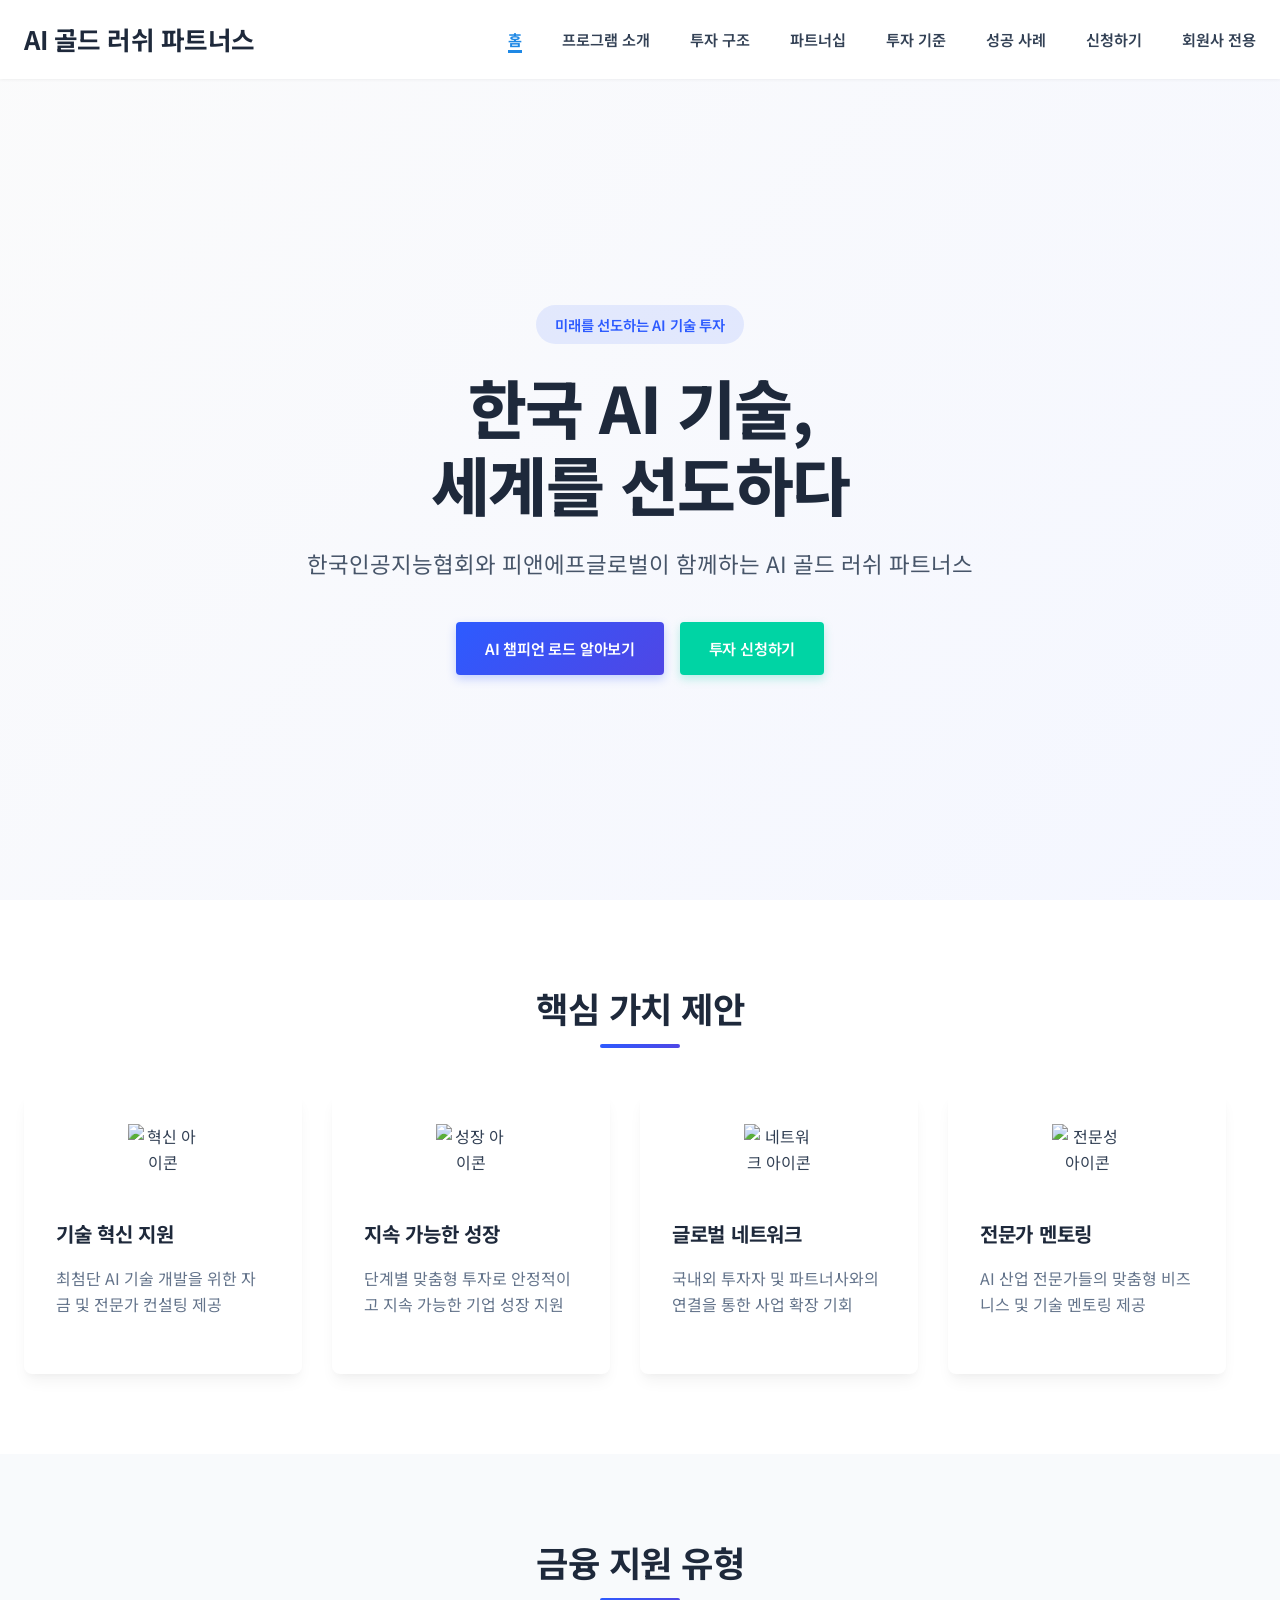
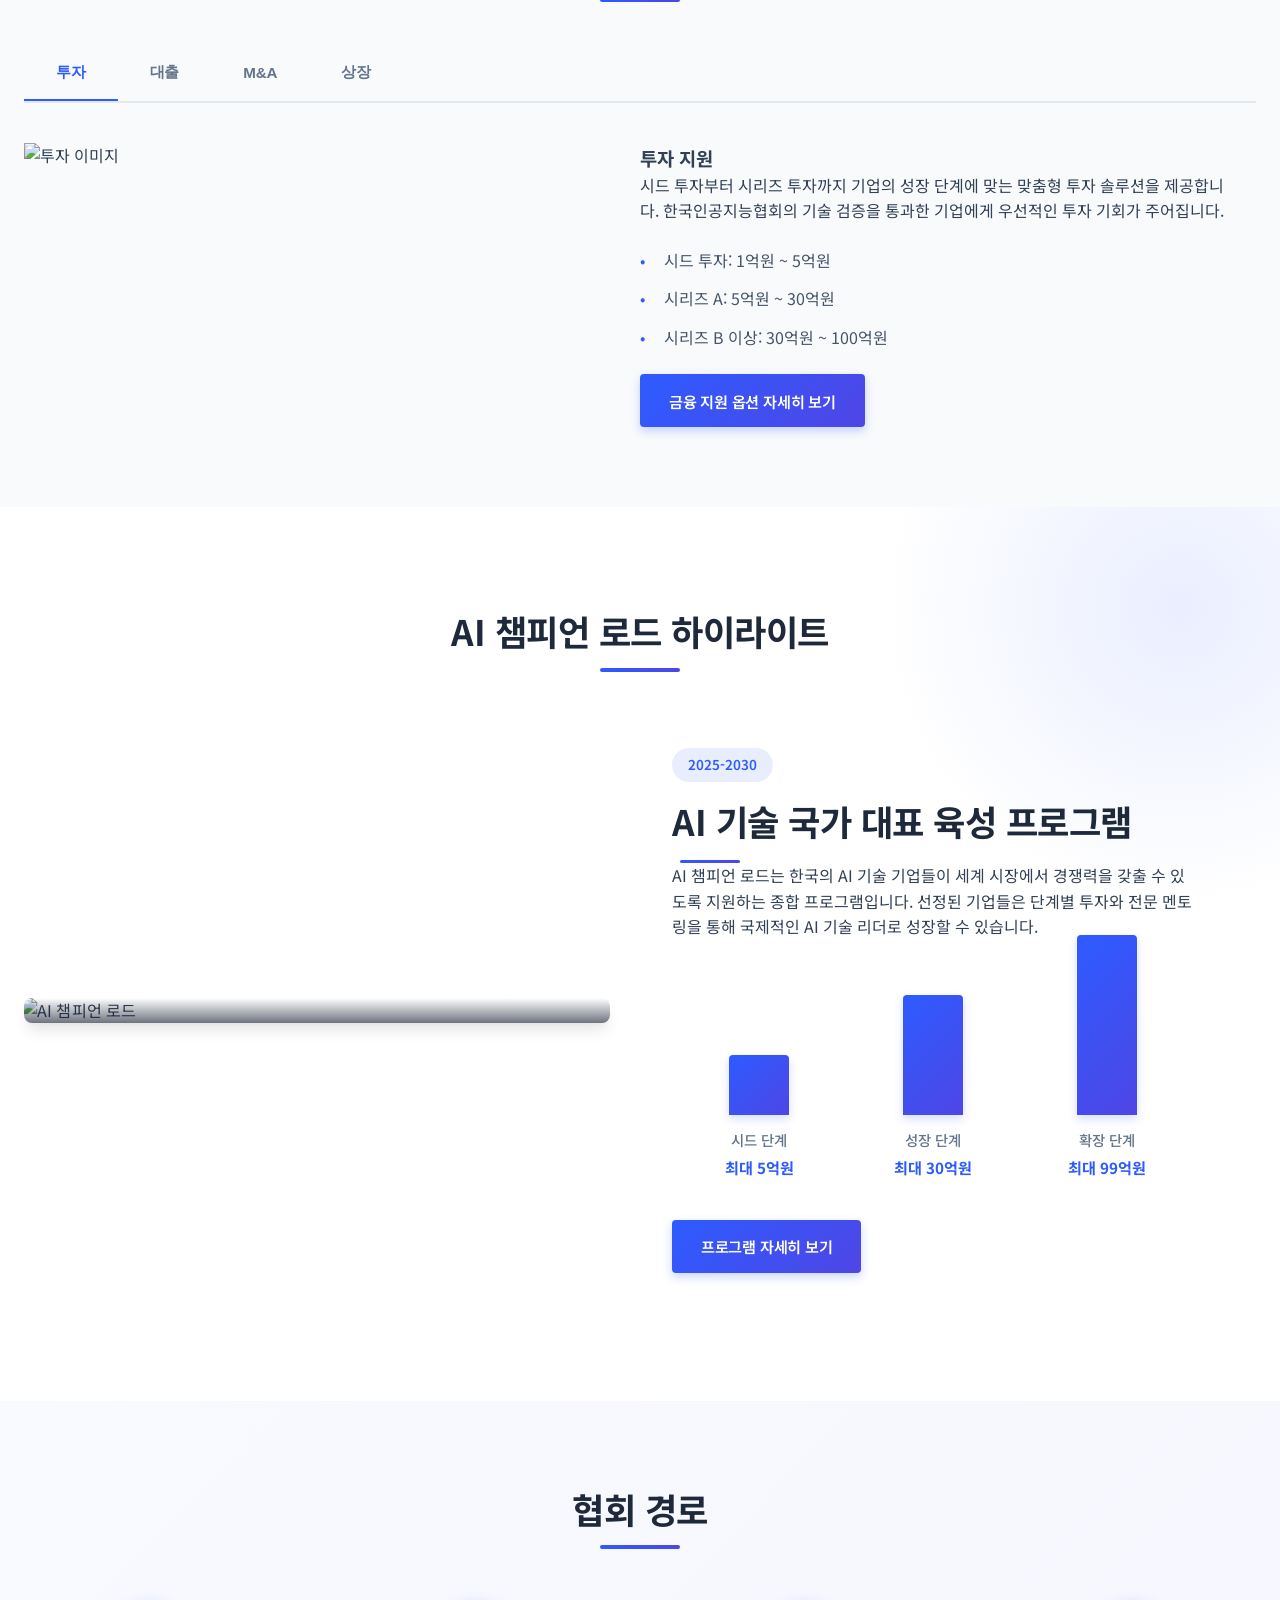
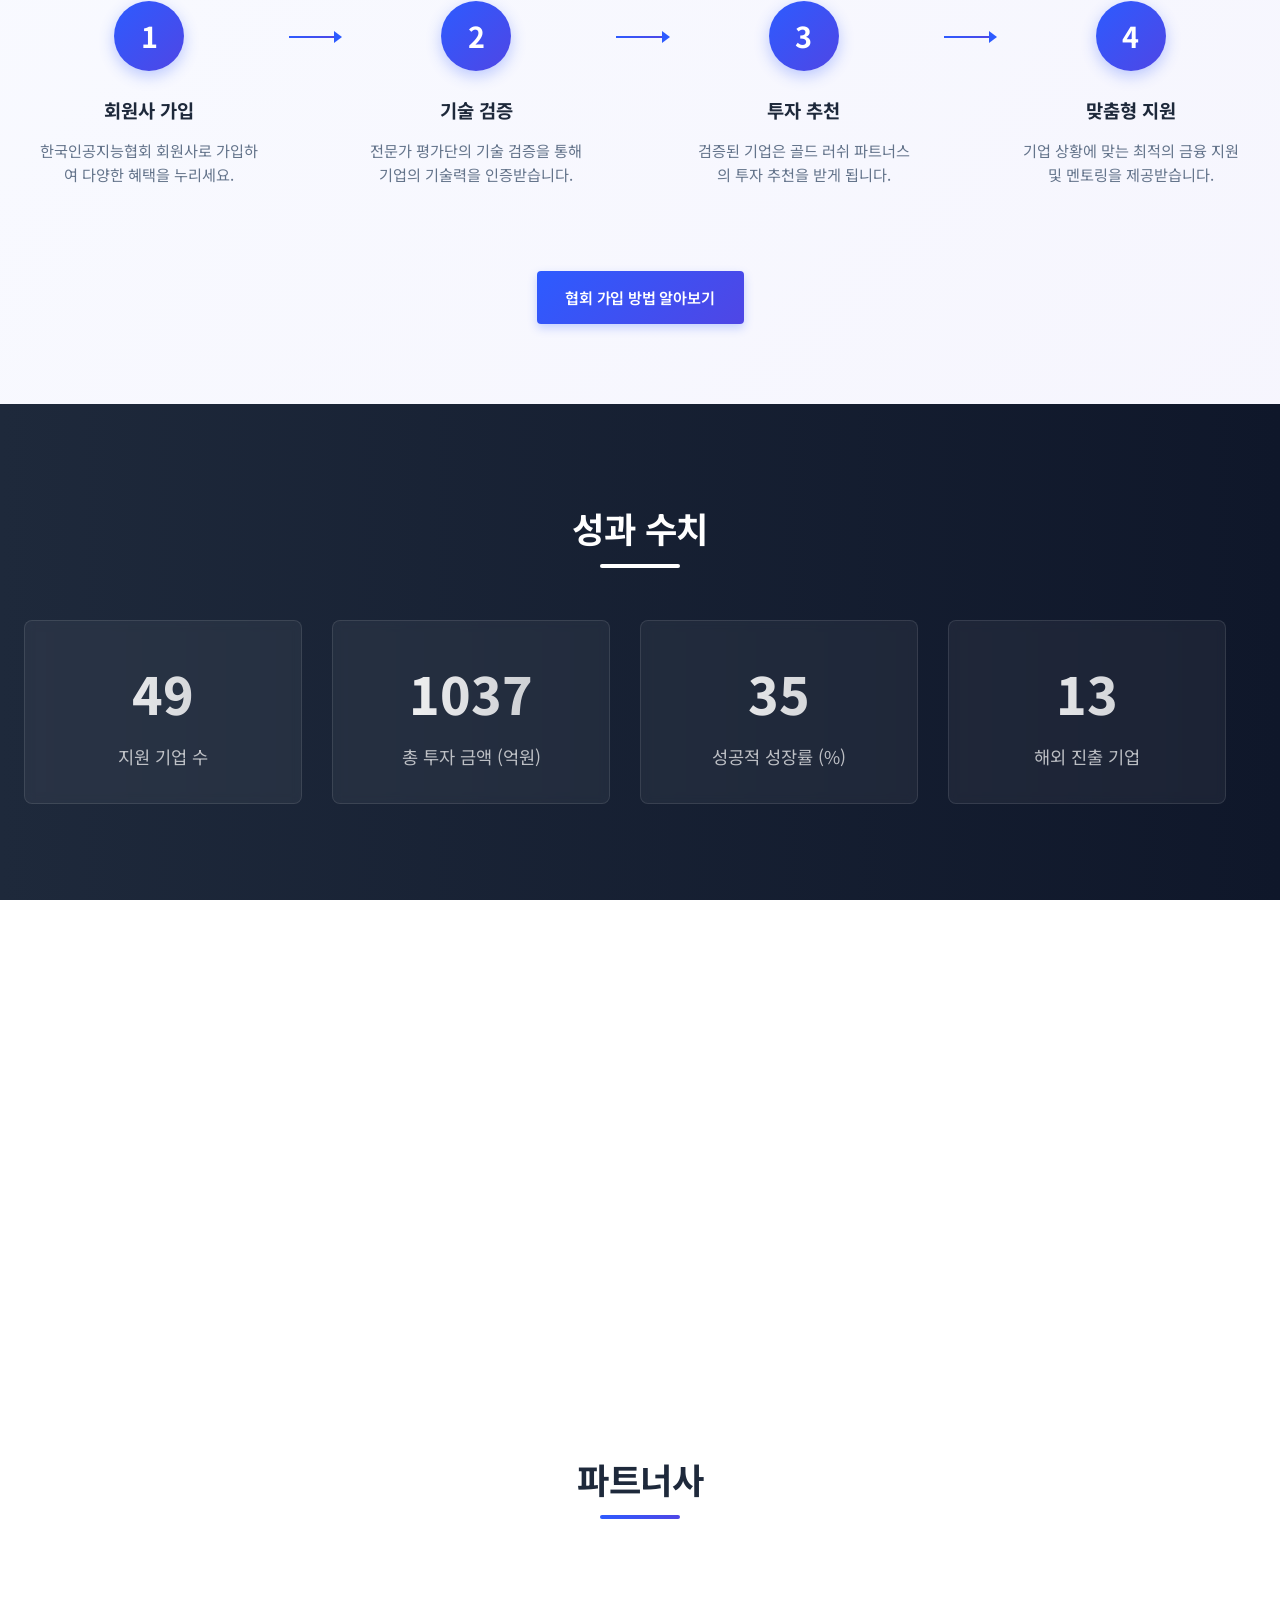
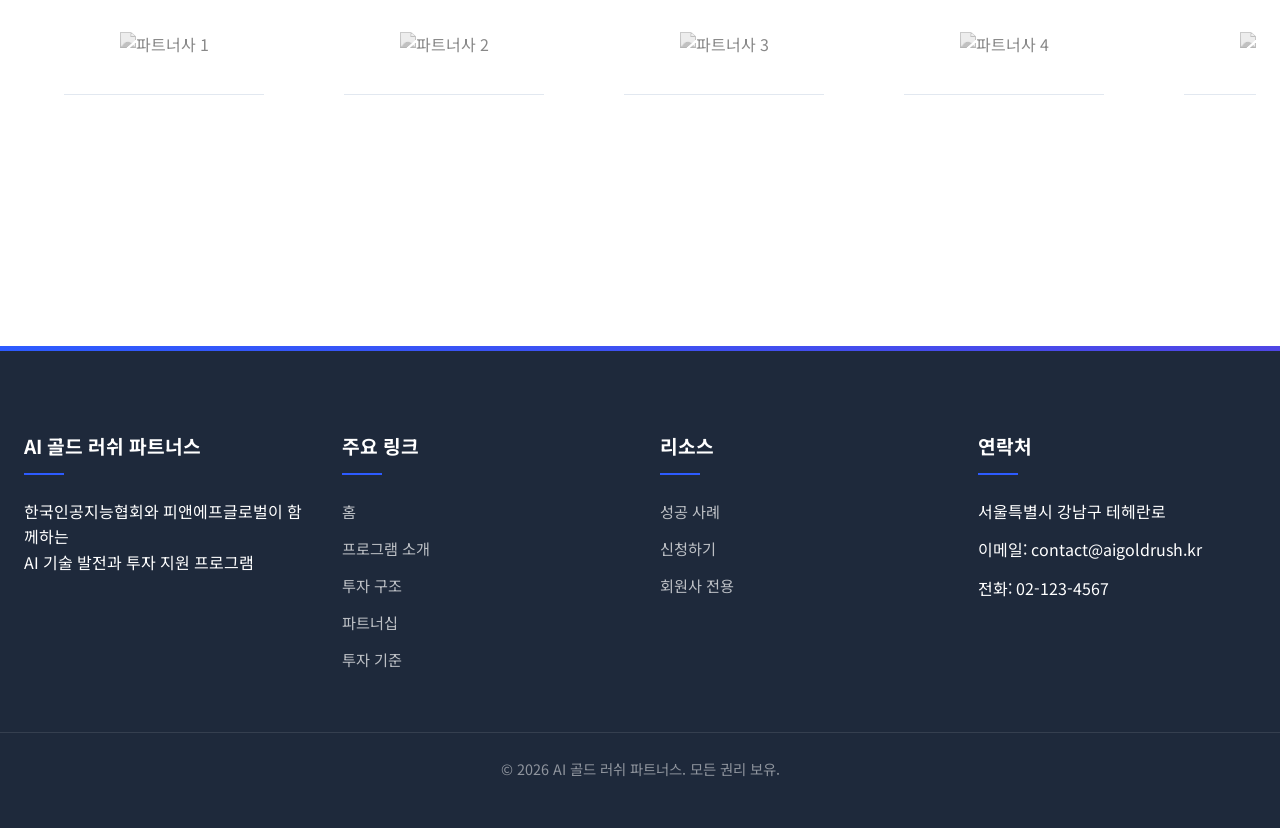
==== commit 15883950: "Add files via upload" ====
--- a/index.html
+++ b/index.html
@@ -17,7 +17,7 @@
     <style>
         .process-diagram {
             display: flex;
-            flex-wrap: wrap;
+            flex-wrap: nowrap;
             justify-content: center;
             align-items: flex-start;
             margin: 4rem 0;
